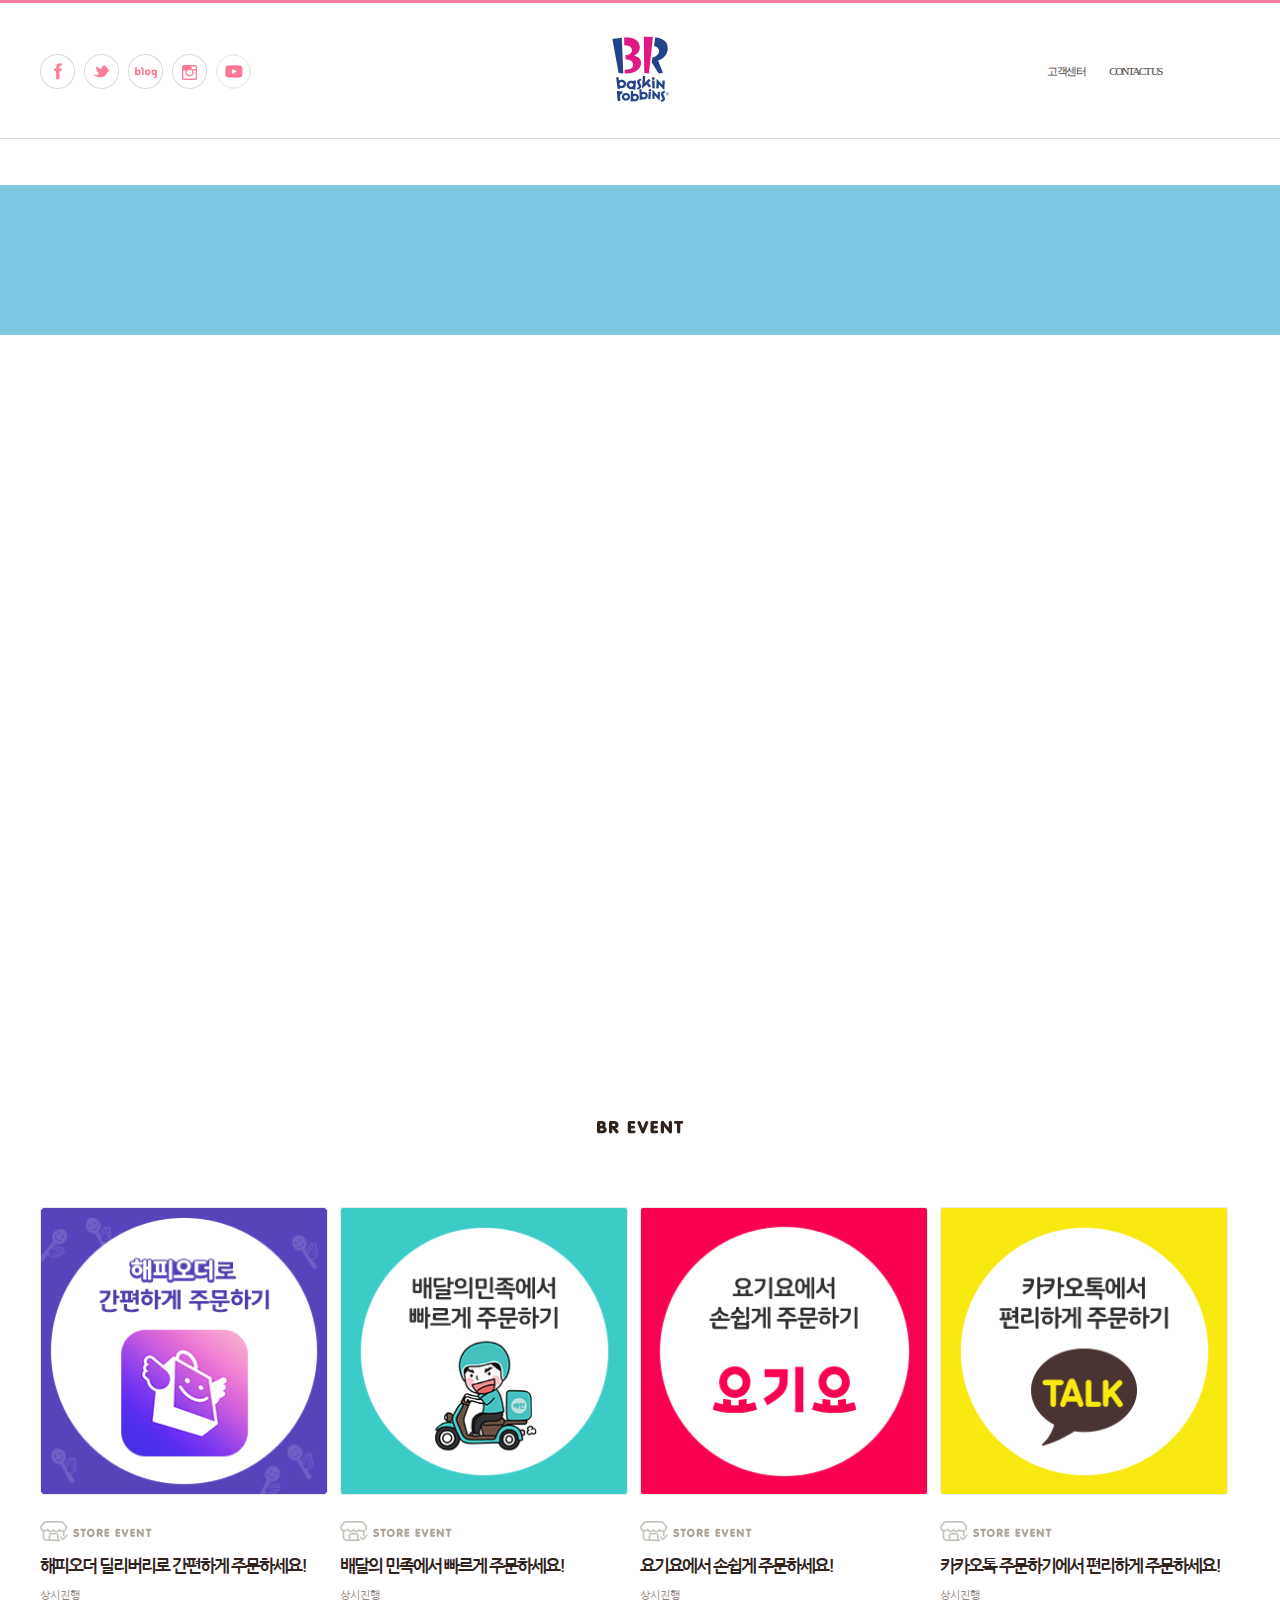
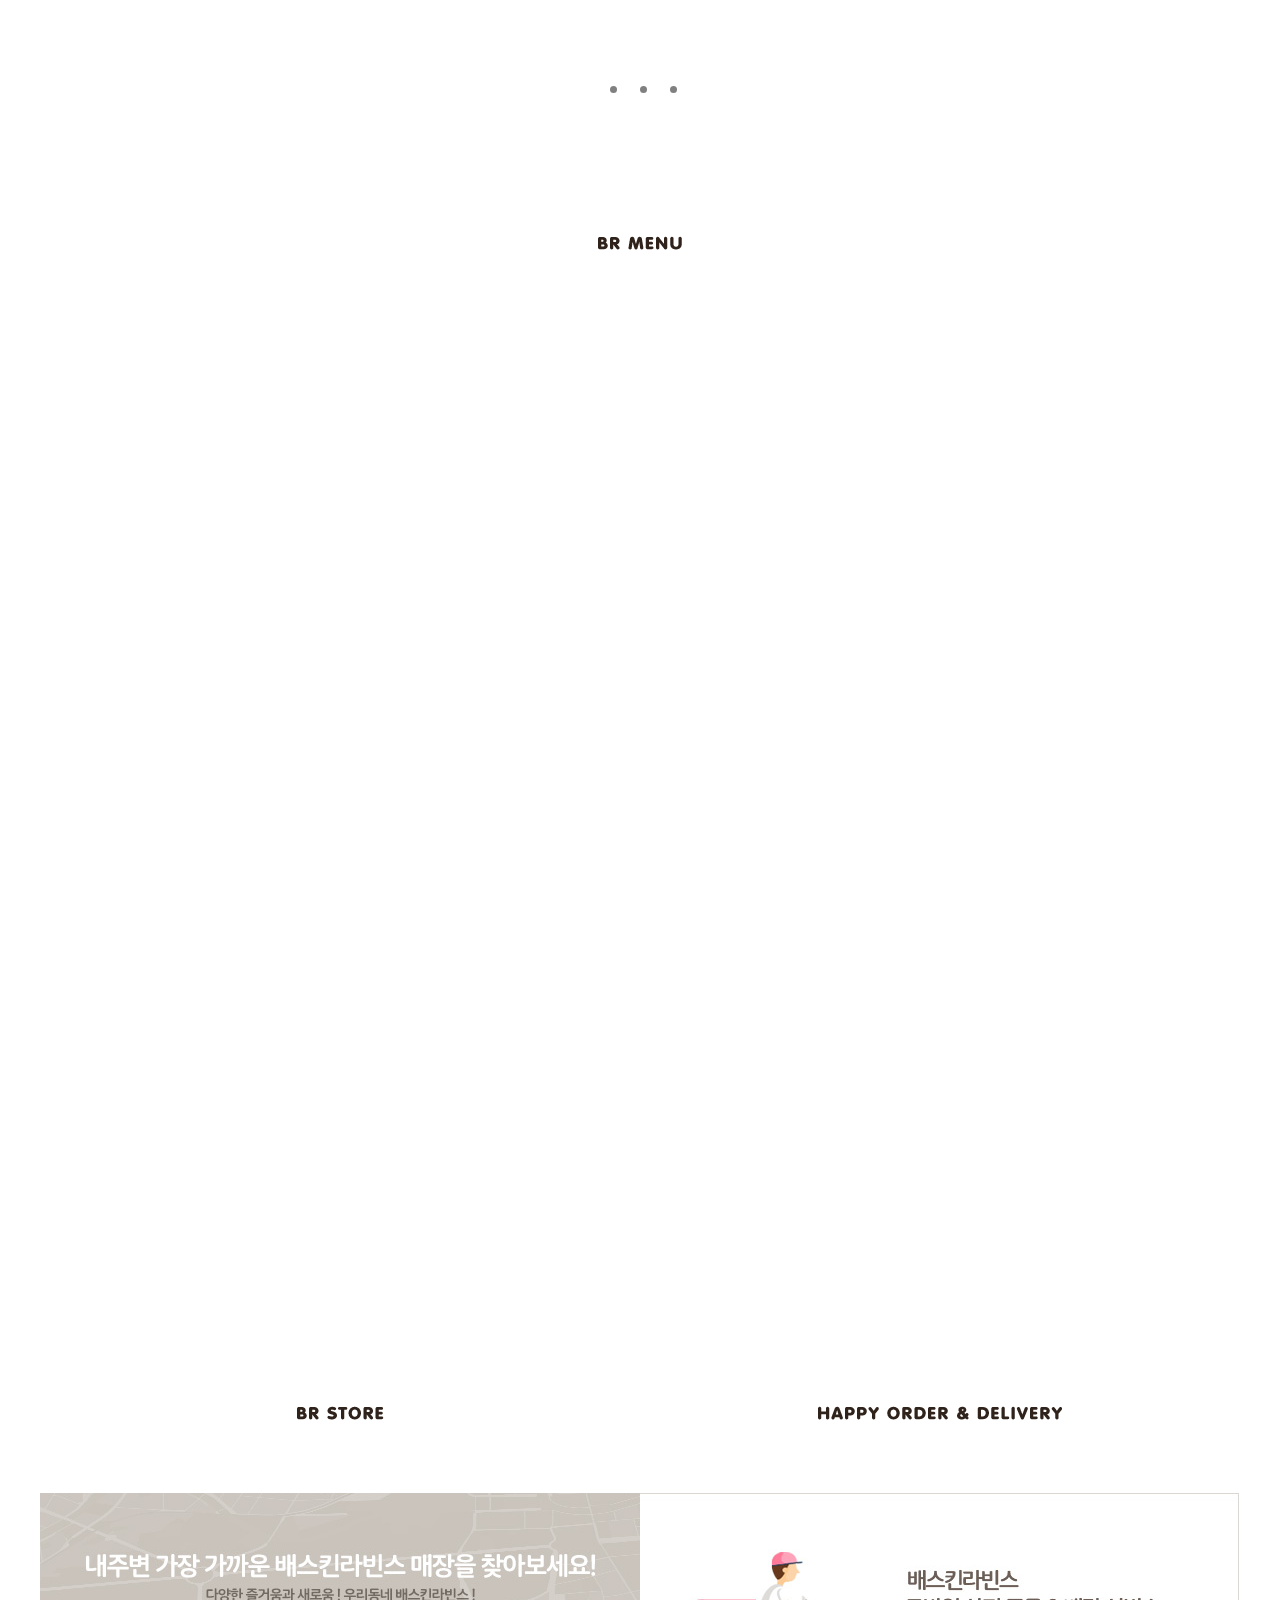
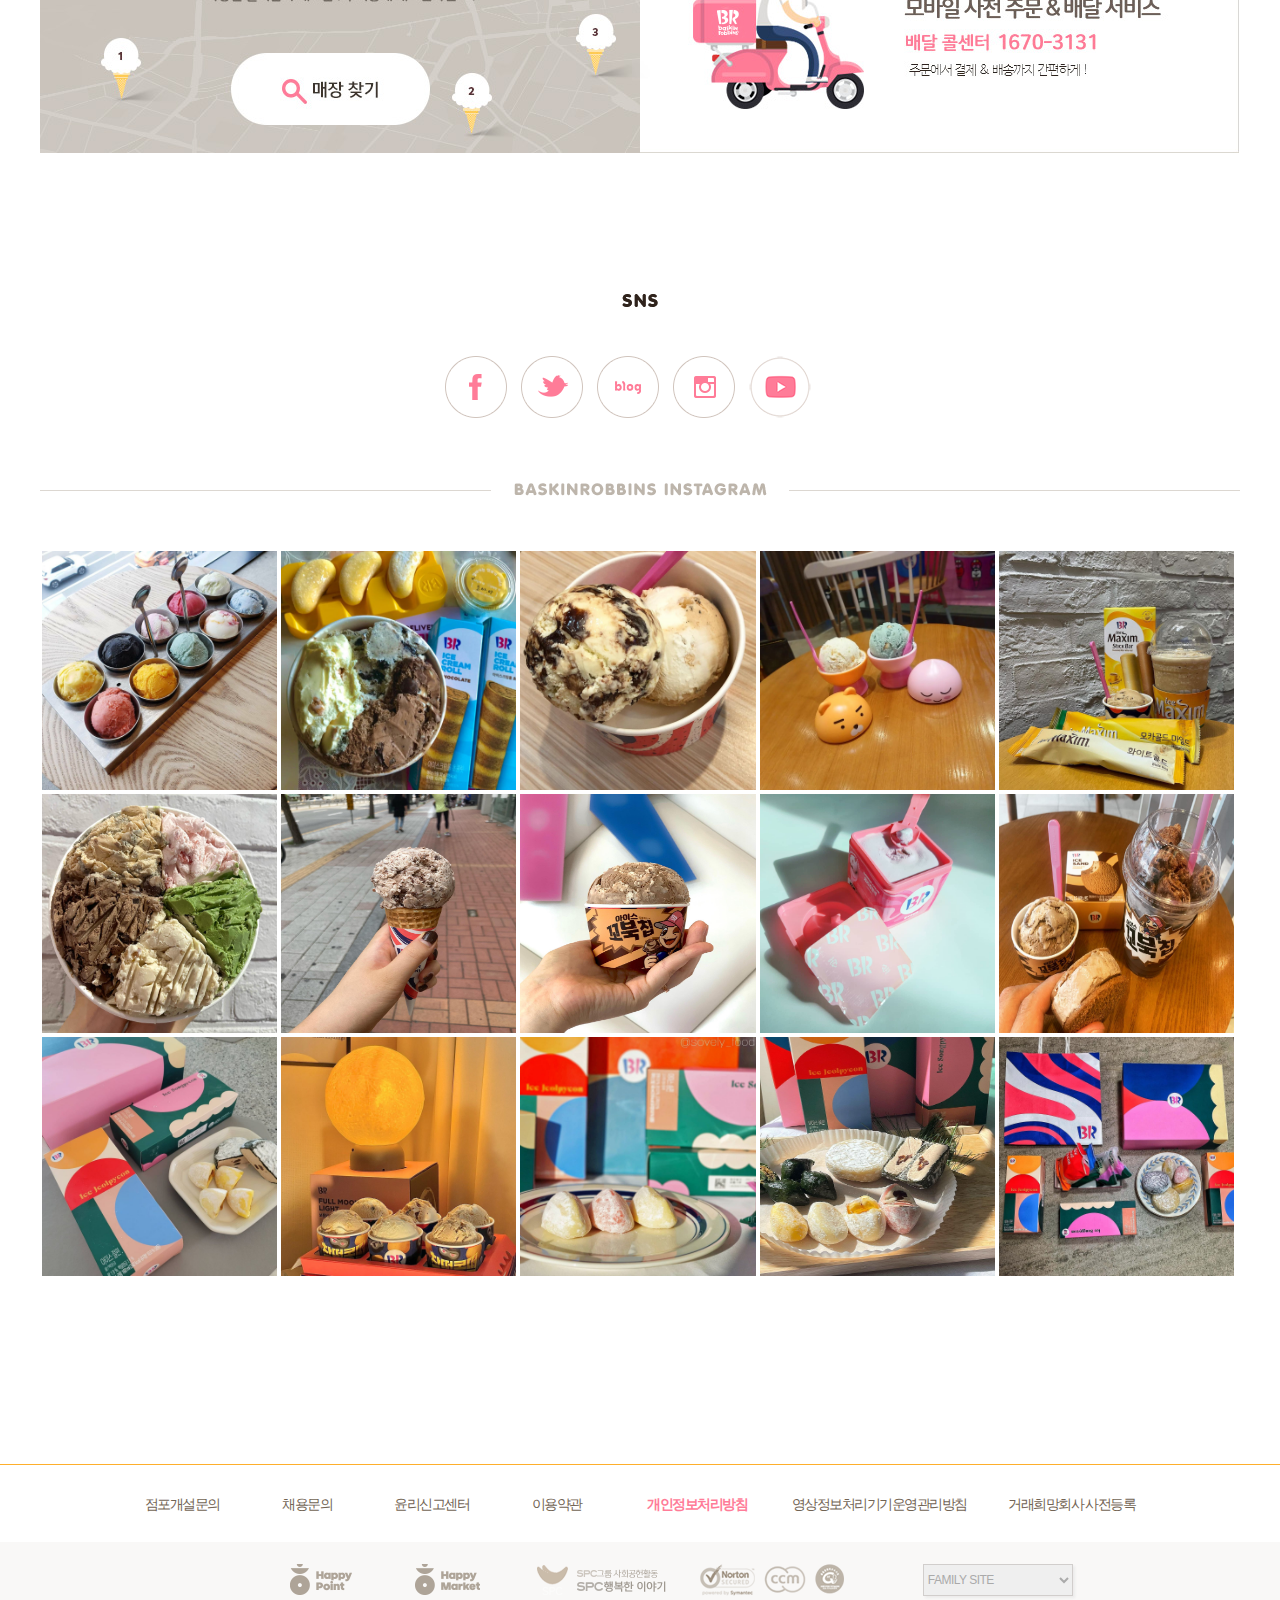
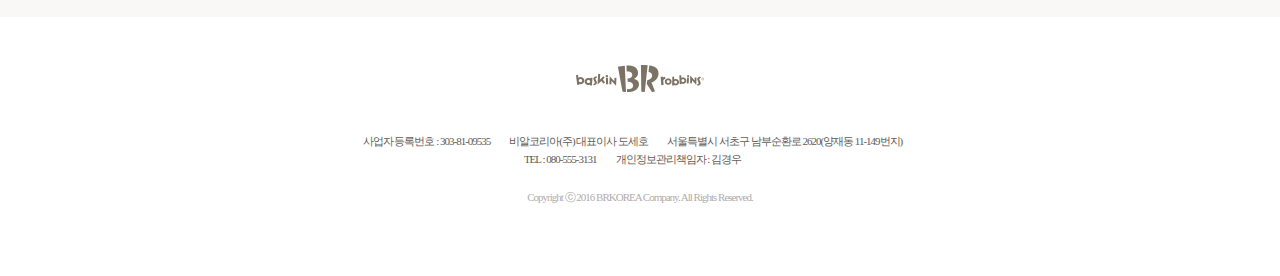
==== BRClone/index.html @ 18f6a296 "클론 코딩 업로드" ====
<!DOCTYPE html>
<html lang="en">
<head>
    <meta charset="UTF-8">
    <meta http-equiv="X-UA-Compatible" content="IE=edge">
    <meta name="viewport" content="width=device-width, initial-scale=1.0">
    <title>배스킨라빈스</title>

    <link rel="stylesheet" type="text/css" href="css/style.css">

    <link rel="preconnect" href="https://fonts.googleapis.com">
    <link rel="preconnect" href="https://fonts.gstatic.com" crossorigin>
    <link href="https://fonts.googleapis.com/css2?family=Nanum+Gothic&display=swap" rel="stylesheet">
</head>
<body>
    <!------- HEADER ------->
    <!-- header -->
    <div id="header">
        <div class="header_item">
            <div class="sns_menu">
                <a href="https://www.facebook.com/baskinrobbins.kr/" class="fb">
                    <img src="./img/icon_facebook.png" />
                </a>
                <a href="https://twitter.com/BaskinrobbinsKR" class="twt">
                    <img src="./img/icon_twitter.png" />
                </a>
                <a href="http://blog.naver.com/brgirl31" class="blog">
                    <img src="./img/icon_blog.png" />
                </a>
                <a href="https://www.instagram.com/baskinrobbinskorea/" class="instagram">
                    <img src="./img/icon_instgram.png" />
                </a>
                <a href="https://www.youtube.com/user/baskinrobbinskorea" class="youtube">
                    <img src="./img/icon_youtube.png" />
                </a>
            </div>

            <div class="logo">
                <a href="http://www.baskinrobbins.co.kr/" class="logo_br">
                    <img src="./img/logo_baskinrobbins.png" alt="">
                </a>
            </div>

            <ul class="service_menu pull-right">
                <li>
                    <a href="http://www.baskinrobbins.co.kr/customer/ccm.php">고객센터</a>
                </li>
                <li>
                    <a href="http://www.baskinrobbins.co.kr/about/contact_us.php">CONTACT US</a>
                </li>
                <li>
                    <a href="/" class="search">search</a>
                </li>
            </ul>
        </div>
    </div>

    <div id="menu">
        <ul class="user">
            <li>
                <a href="http://www.baskinrobbins.co.kr/sso/login.php?returnURL=%2F" class="login">LOGIN</a>
            </li>
            <li>
                <a href="https://www.happypointcard.com/member/term.spc" class="join">JOIN</a>
            </li>
        </ul>

        <ul class="etc_menu pull-right">
            <li>
                <div>
                    <a href="http://www.baskinrobbins.co.kr/menu/fom.php" class="flavor">FLAVOR OF THE MONTH</a>
                </div>

                <div class="flavor_m">
                    <ul>
                        <li>
                            <a href="http://www.baskinrobbins.co.kr/menu/fom.php">
                                <img src="./img/img_monthly_fom_211101.png" />
                            </a>
                        </li>
                    </ul>
                </div>
            </li>
            <li>
                <div>
                    <a href="http://www.baskinrobbins.co.kr/menu/main.php" class="menu">MENU</a>
                </div>
                <div class="sub_menu" style="width: 160px">
                    <ul>
                        <li>
                            <a href="http://www.baskinrobbins.co.kr/menu/list.php?top=A">아이스크림</a>
                        </li>
                        <li>
                            <a href="http://www.baskinrobbins.co.kr/menu/list.php?top=B">아이스크림케이크</a>
                        </li>
                        <li>
                            <a href="http://www.baskinrobbins.co.kr/menu/list.php?top=C">음료</a>
                        </li>
                        <li>
                            <a href="http://www.baskinrobbins.co.kr/menu/list.php?top=D">커피</a>
                        </li>
                        <li>
                            <a href="http://www.baskinrobbins.co.kr/menu/list.php?top=E">디저트</a>
                        </li>
                    </ul>
                </div>
            </li>
            <li>
                <div>
                    <a href="http://www.baskinrobbins.co.kr/menu/fom.php" class="nutrition">영양 성분 및 알레르기</a>
                </div>
                <div class="sub_menu" style="width: 105px; padding-left: 30px;">
                    <ul>
                        <li>
                            <a href="http://www.baskinrobbins.co.kr/menu/nutrition_new.php?top=A">아이스크림</a>
                        </li>
                        <li>
                            <a href="http://www.baskinrobbins.co.kr/menu/nutrition_new.php?top=B">음료</a>
                        </li>
                        <li>
                            <a href="http://www.baskinrobbins.co.kr/menu/nutrition_new.php?top=C">커피</a>
                        </li>
                    </ul>
                </div>
            </li>
            <li>
                <div>
                    <a href="http://www.baskinrobbins.co.kr/event/list.php" class="event">EVENT</a>
                </div>
                <div class="sub_menu" style="width: 160px">
                    <ul>
                        <li>
                            <a href="http://www.baskinrobbins.co.kr/event/list.php">진행중이벤트</a>
                        </li>
                        <li>
                            <a href="http://www.baskinrobbins.co.kr/event/winner.php">당첨자발표</a>
                        </li>
                    </ul>
                </div>
            </li>
            <li>
                <div>
                    <a href="http://www.baskinrobbins.co.kr/store/map.php" class="store">STORE</a>
                </div>
                <div class="sub_menu" style="width: 167px">
                    <ul>
                        <li>
                            <a href="http://www.baskinrobbins.co.kr/store/map.php">매장찾기</a>
                        </li>
                        <li>
                            <a href="http://www.baskinrobbins.co.kr/customer/ccm.php">고객센터</a>
                        </li>
                        <li>
                            <a href="http://www.baskinrobbins.co.kr/store/catering2.php">단체주문</a>
                        </li>
                    </ul>
                </div>
            </li>
            <li>
                <div>
                    <a href="http://www.baskinrobbins.co.kr/about/notice_list.php" class="about">ABOUT</a>
                </div>
                <div class="sub_menu" style="width: 108px; padding-left: 30px;">
                    <ul>
                        <li>
                            <a href="http://www.baskinrobbins.co.kr/about/notice_list.php">공지사항</a>
                        </li>
                        <li>
                            <a href="http://www.baskinrobbins.co.kr/about/press_list.php">보도자료</a>
                        </li>
                        <li>
                            <a href="http://www.baskinrobbins.co.kr/about/jobs.php">채용정보</a>
                        </li>
                        <li>
                            <a href="http://www.baskinrobbins.co.kr/about/br_system.php">점포개설문의</a>
                        </li>
                        <li>
                            <a href="http://www.baskinrobbins.co.kr/about/contact_us.php">CONTACT US</a>
                        </li>
                    </ul>
                </div>
            </li>
            <div class="sub_bg"><div></div></div>
        </ul>
    </div>

    <!-- <div id="search">
        <div class="modal">
            <div class="modal_bg"></div>
        </div>
        <div class="modal_container">
            <div class="modal_content">
                <form action="/search/result.php" class="modal_form">
                    <div class="item">
                        <span>제품명</span>
                        <select class="search_category">
                            <option value="">전체</option>
                            <option value="A">아이스크림</option>
                            <option value="B">아이스크림케이크</option>
                            <option value="C">음료</option>
                            <option value="D">커피</option>
                            <option value="E">디저트</option>
                            <option value="F">block pack</option>
                            <option value="G">ready pack</option>
                        </select>
                        <input type="text" />
                    </div>
                    <div class="hash">
                        <span>해시태그</span>
                        <input type="text" />
                        <div class="tag">
                            <span>· 자주 찾는 해시태그</span>
                            <a href="#">#치즈나무숲</a>
                            <a href="#">#치즈나무숲블라스트</a>
                            <a href="#">#치즈나무숲아이스쿠키샌드</a>
                        </div>
                    </div>
                    <div class="allergie">
                        <span>알레르기 성분</span>
                        <div colspan="3">
                            <div class="alle">
                                <ul class="check">
                                    <li>
                                        <input type="checkbox"  value="계란">
                                        <span>계란</span>
                                    </li>
                                    <li>
                                        <input type="checkbox" value="대두">
                                        <span>대두</span>
                                    </li>
                                    <li>
                                        <input type="checkbox" value="돼지고기">
                                        <span>돼지고기</span>
                                    </li>
                                    <li>
                                        <input type="checkbox" value="땅콩">
                                        <span>땅콩</span>
                                    </li>
                                </ul>
                                <ul class="check">
                                    <li>
                                        <input type="checkbox" value="밀">
                                        <span>밀</span>
                                    </li>
                                    <li>
                                        <input type="checkbox" value="복숭아">
                                        <span>복숭아</span>
                                    </li>
                                    <li>
                                        <input type="checkbox" value="우유">
                                        <span>우유</span>
                                    </li>
                                    <li>
                                        <input type="checkbox" value="없음">
                                        <span>없음</span>
                                    </li>
                                </ul>
                            </div>
                        </div>
                    </div>
                    <div class="submit">
                        <button type="submit">검색</button>
                    </div>
                </form>
            </div>
        </div>
    </div> -->

    <!------- CONTAINER ------->
    <div id="container">
        <!-- banner -->
        <div id="banner">
            <a href="http://www.baskinrobbins.co.kr/menu/fom.php" class="b_img"></a>
        </div>

        <!-- slide -->
        <div id="slide">
            <div id="swap">
                <ul class="slide_wrap">
                    <li id="lastClone" class="banner_5">
                        <a href="http://www.baskinrobbins.co.kr/event/view.php?flag=&seq=8624"></a>
                    </li>
                    <li class="banner_1">
                        <a href="http://www.baskinrobbins.co.kr/menu/fom.php#area4"></a>
                    </li>
                    <li class="banner_2">
                        <a href="http://www.baskinrobbins.co.kr/event/view.php?flag=&seq=9824"></a>
                    </li>
                    <li class="banner_3">
                        <a href="http://www.baskinrobbins.co.kr/event/view.php?flag=&seq=9784"></a>
                    </li>
                    <li class="banner_4">
                        <a href="http://www.baskinrobbins.co.kr/event/view.php?flag=&seq=9164"></a>
                    </li>
                    <li class="banner_5">
                        <a href="http://www.baskinrobbins.co.kr/event/view.php?flag=&seq=8624"></a>
                    </li>
                    <li id="firstClone" class="banner_1">
                        <a href="http://www.baskinrobbins.co.kr/menu/fom.php#area4"></a>
                    </li>
                </ul>
            </div>

            <div class="act_icon">
                <a href="none" class="act1">
                    <span></span>
                </a>
                <a href="none" class="act2">
                    <span></span>
                </a>
                <a href="none" class="act3">
                    <span></span>
                </a>
                <a href="none" class="act4">
                    <span></span>
                </a>
                <a href="none" class="act5">
                    <span></span>
                </a>
            </div>

            <div class="act_btn">
                <a href="none" class="prev">
                    <img src="./img/btn_banner_prev.png" />
                </a>
                <a href="none" class="next">
                    <img src="./img/btn_banner_next.png" />
                </a>
            </div>
        </div>

        <!-- content1 -->
        <div id="content1">
            <div class="title">
                <h3>
                    <img src="./img/event.png" />
                </h3>
            </div>

            <div class="slide">
                <ul class="swap">
                    <li class="item">
                        <ul>
                            <li>
                                <a href="http://www.baskinrobbins.co.kr/store/catering.php">
                                    <img src="./img/banner_delivery.png" class="deli" />
                                    <span class="store">
                                        <img src="./img/stit_store.gif" />
                                    </span>
                                    <span class="title">해피오더 딜리버리로 간편하게 주문하세요!</span>
                                    <span class="always">상시진행</span>
                                </a>
                            </li>
                            <li>
                                <a href="http://www.baskinrobbins.co.kr/store/catering.php">
                                    <img src="./img/banner_delivery_bm.png" class="deli" />
                                    <span class="store">
                                        <img src="./img/stit_store.gif" />
                                    </span>
                                    <span class="title">배달의 민족에서 빠르게 주문하세요!</span>
                                    <span class="always">상시진행</span>
                                </a>
                            </li>
                            <li>
                                <a href="http://www.baskinrobbins.co.kr/store/catering.php">
                                    <img src="./img/banner_delivery_ygy.png" class="deli" />
                                    <span class="store">
                                        <img src="./img/stit_store.gif" />
                                    </span>
                                    <span class="title">요기요에서 손쉽게 주문하세요!</span>
                                    <span class="always">상시진행</span>
                                </a>
                            </li>
                            <li>
                                <a href="http://www.baskinrobbins.co.kr/store/catering.php">
                                    <img src="./img/banner_delivery_kakao.png" class="deli" />
                                    <span class="store">
                                        <img src="./img/stit_store.gif" />
                                    </span>
                                    <span class="title">카카오톡 주문하기에서 편리하게 주문하세요!</span>
                                    <span class="always">상시진행</span>
                                </a>
                            </li>
                        </ul>
                    </li>

                    <li class="item">
                        <ul>
                            <li>
                                <a href="http://www.baskinrobbins.co.kr/store/catering.php">
                                    <img src="./img/banner_delivery.png" class="deli" />
                                    <span class="store">
                                        <img src="./img/stit_store.gif" />
                                    </span>
                                    <span class="title">해피오더 딜리버리로 간편하게 주문하세요!</span>
                                    <span class="always">상시진행</span>
                                </a>
                            </li>
                            <li>
                                <a href="http://www.baskinrobbins.co.kr/store/catering.php">
                                    <img src="./img/banner_delivery_bm.png" class="deli" />
                                    <span class="store">
                                        <img src="./img/stit_store.gif" />
                                    </span>
                                    <span class="title">배달의 민족에서 빠르게 주문하세요!</span>
                                    <span class="always">상시진행</span>
                                </a>
                            </li>
                            <li>
                                <a href="http://www.baskinrobbins.co.kr/store/catering.php">
                                    <img src="./img/banner_delivery_ygy.png" class="deli" />
                                    <span class="store">
                                        <img src="./img/stit_store.gif" />
                                    </span>
                                    <span class="title">요기요에서 손쉽게 주문하세요!</span>
                                    <span class="always">상시진행</span>
                                </a>
                            </li>
                            <li>
                                <a href="http://www.baskinrobbins.co.kr/store/catering.php">
                                    <img src="./img/banner_delivery_kakao.png" class="deli" />
                                    <span class="store">
                                        <img src="./img/stit_store.gif" />
                                    </span>
                                    <span class="title">카카오톡 주문하기에서 편리하게 주문하세요!</span>
                                    <span class="always">상시진행</span>
                                </a>
                            </li>
                        </ul>
                    </li>

                    <li class="item">
                        <ul>
                            <li>
                                <a href="http://www.baskinrobbins.co.kr/store/catering.php">
                                    <img src="./img/banner_delivery.png" class="deli" />
                                    <span class="store">
                                        <img src="./img/stit_store.gif" />
                                    </span>
                                    <span class="title">해피오더 딜리버리로 간편하게 주문하세요!</span>
                                    <span class="always">상시진행</span>
                                </a>
                            </li>
                        </ul>
                    </li>
                </div>
                <div class="act_icon">
                    <a href="#" class="act1">
                        <span></span>
                    </a>
                    <a href="#" class="act2">
                        <span></span>
                    </a>
                    <a href="#" class="act3">
                        <span></span>
                    </a>
                </div>
            </ul>
        </div>

        <!-- content2 -->
        <div id="content2">
            <div class="title">
                <h3>
                    <img src="./img/h_menu.png" />
                </h3>
                <div class="menu">
                    <div class="icecream">
                        <a href="http://www.baskinrobbins.co.kr/menu/list.php?top=A">
                            <div class="sr_only">
                                <h4>ICECREAM</h4>
                            </div>
                        </a>
                    </div>
                    <div class="icecreamcake">
                        <a href="http://www.baskinrobbins.co.kr/menu/list.php?top=B">
                            <div class="sr_only">
                                <h4>ICECREAM CAKE</h4>
                            </div>
                        </a>
                    </div>
                    <div class="baverage">
                        <a href="http://www.baskinrobbins.co.kr/menu/list.php?top=C">
                            <div class="sr_only">
                                <h4>BAVERAGE</h4>
                            </div>
                        </a>
                    </div>
                    <div class="coffee">
                        <a href="http://www.baskinrobbins.co.kr/menu/list.php?top=D">
                            <div class="sr_only">
                                <h4>COFFEE</h4>
                            </div>
                        </a>
                    </div>
                    <div class="dessert">
                        <a href="http://www.baskinrobbins.co.kr/menu/list.php?top=E">
                            <div class="sr_only">
                                <h4>DESSERT</h4>
                            </div>
                        </a>
                    </div>
                    <div class="gift">
                        <a href="#">
                            <div class="sr_only">
                                <h4>GIFT</h4>
                            </div>
                        </a>
                    </div>
                </div>
            </div>
        </div>

        <!-- content3 -->
        <div id="content3">
            <div class="banner">
                <div class="store">
                    <div class="title">
                        <h3>
                            <img src="./img/h_store.png" />
                        </h3>
                    </div>
                    <div class="image">
                        <a href="http://www.baskinrobbins.co.kr/store/map.php">
                            <img src="./img/img_store.jpg" />
                        </a>
                    </div>
                </div>

                <div class="delivery">
                    <div class="title">
                        <h3>
                            <img src="./img/h_happyorder_delivery.png" />
                        </h3>
                    </div>
                    <div class="image">
                        <a href="http://www.baskinrobbins.co.kr/store/catering.php">
                            <img src="./img/img_happyorder_delivery.png" />
                        </a>
                    </div>
                </div>
            </div>
        </div>

        <!-- content4 -->
        <div id="content4">
            <div class="title">
                <h3>
                    <img src="./img/h_sns.png" />
                </h3>
            </div>

            <div class="sns">
                <a href="https://www.facebook.com/baskinrobbins.kr/" class="fb">
                    <img src="./img/sns_facebook.png" />
                </a>
                <a href="https://twitter.com/BaskinrobbinsKR" class="twt">
                    <img src="./img/sns_twitter.png" />
                </a>
                <a href="http://blog.naver.com/brgirl31" class="blog">
                    <img src="./img/sns_blog.png" />
                </a>
                <a href="https://www.instagram.com/baskinrobbinskorea/" class="instagram">
                    <img src="./img/sns_instagram.png" />
                </a>
                <a href="https://www.youtube.com/user/baskinrobbinskorea" class="youtube">
                    <img src="./img/sns_youtube.png" />
                </a>
            </div>

            <h4 class="sub_title">
                <a href="https://www.instagram.com/baskinrobbinskorea/" target="_blank">
                    <img src="./img/tit_sns.png" />
                </a>
            </h4>

            <div class="contents">
                <ul class="item">
                    <ul>
                        <li>
                            <a href="#">
                                <img src="./img/insta1.jpg" />
                            </a>
                            <a href="#">
                                <img src="./img/insta15.jpg" />
                            </a>
                        </li>
                        <ul>
                            <li>
                                <a href="#">
                                    <img src="./img/insta2.jpg" />
                                </a>
                                <a href="#">
                                    <img src="./img/insta14.jpg" />
                                </a>
                            </li>
                        </ul>
                        <ul>
                            <li>
                                <a href="#">
                                    <img src="./img/insta3.jpg" />
                                </a>
                                <a href="#">
                                    <img src="./img/insta13.jpg" />
                                </a>
                            </li>
                        </ul>
                        <ul>
                            <li>
                                <a href="#">
                                    <img src="./img/insta4.jpg" />
                                </a>
                                <a href="#">
                                    <img src="./img/insta12.jpg" />
                                </a>
                            </li>
                        </ul>
                        <ul>
                            <li>
                                <a href="#">
                                    <img src="./img/insta5.jpg" />
                                </a>
                                <a href="#">
                                    <img src="./img/insta11.jpg" />
                                </a>
                            </li>
                        </ul>
    
                        <ul>
                            <li>
                                <a href="#">
                                    <img src="./img/insta6.jpg" />
                                </a>
                                <a href="#">
                                    <img src="./img/insta10.jpg" />
                                </a>
                            </li>
                        </ul>
                        <ul>
                            <li>
                                <a href="#">
                                    <img src="./img/insta7.jpg" />
                                </a>
                                <a href="#">
                                    <img src="./img/insta9.jpg" />
                                </a>
                            </li>
                        </ul>
                        <ul>
                            <li>
                                <a href="#">
                                    <img src="./img/insta8.jpg" />
                                </a>
                                <a href="#">
                                    <img src="./img/insta1.jpg" />
                                </a>
                            </li>
                        </ul>
                        <ul>
                            <li>
                                <a href="#">
                                    <img src="./img/insta9.jpg" />
                                </a>
                                <a href="#">
                                    <img src="./img/insta7.jpg" />
                                </a>
                            </li>
                        </ul>
                        <ul>
                            <li>
                                <a href="#">
                                    <img src="./img/insta10.jpg" />
                                </a>
                                <a href="#">
                                    <img src="./img/insta6.jpg" />
                                </a>
                            </li>
                        </ul>

                        <ul>
                            <li>
                                <a href="#">
                                    <img src="./img/insta11.jpg" />
                                </a>
                                <a href="#">
                                    <img src="./img/insta5.jpg" />
                                </a>
                            </li>
                        </ul>
                        <ul>
                            <li>
                                <a href="#">
                                    <img src="./img/insta12.jpg" />
                                </a>
                                <a href="#">
                                    <img src="./img/insta4.jpg" />
                                </a>
                            </li>
                        </ul>
                        <ul>
                            <li>
                                <a href="#">
                                    <img src="./img/insta13.jpg" />
                                </a>
                                <a href="#">
                                    <img src="./img/insta3.jpg" />
                                </a>
                            </li>
                        </ul>
                        <ul>
                            <li>
                                <a href="#">
                                    <img src="./img/insta14.jpg" />
                                </a>
                                <a href="#">
                                    <img src="./img/insta2.jpg" />
                                </a>
                            </li>
                        </ul>
                        <ul>
                            <li>
                                <a href="#">
                                    <img src="./img/insta15.jpg" />
                                </a>
                                <a href="#">
                                    <img src="./img/insta8.jpg" />
                                </a>
                            </li>
                        </ul>
                </ul>
            </div>
        </div>
    </div>


    <!------- FOOTER ------->
    <div id="footer">
        <div class="foo1">
            <ul>
                <li style="width: 12%">
                    <a href="http://www.baskinrobbins.co.kr/about/br_system.php">점포개설문의</a>
                </li>
                <li style="width: 12%">
                    <a href="http://www.baskinrobbins.co.kr/about/jobs.php">채용문의</a>
                </li>
                <li style="width: 12%">
                    <a href="https://www.spc.co.kr/csr/right-mng/spc-operation/">윤리신고센터</a>
                </li>
                <li style="width: 12%">
                    <a href="http://www.happypointcard.com/serviceCenter/term1.spc">이용약관</a>
                </li>
                <li style="width: 15%">
                    <a href="http://www.baskinrobbins.co.kr/customer/policy.php" class="policy">개인정보처리방침</a>
                </li>
                <li style="width: 20%">
                    <a href="http://www.baskinrobbins.co.kr/customer/policy_cctv.php">영상정보처리기기운영관리방침</a>
                </li>
                <li style="width: 17%">
                    <a href="http://happy.spc.co.kr/" >거래희망회사 사전등록</a>
                </li>
            </ul>
        </div>

        <div class="foo2">
            <div class="inner">
                <ul>
                    <li style="width: 12%">
                        <a href="http://www.happypointcard.com/" target="_blank">
                            <img src="./img/btn_happypoint.png" />
                        </a>
                    </li>
                    <li style="width: 12%">
                        <a href="http://m.celectory.com/" target="_blank">
                            <img src="./img/btn_happymarket.png" />
                        </a>
                    </li>
                    <li style="width: 18%">
                        <a href="http://www.spc.co.kr/contributionAll" target="_blank">
                            <img src="./img/btn_spc_story.png" />
                        </a>
                    </li>
                    <li>
                        <a href="https://sealinfo.verisign.com/splash?form_file=fdf/splash.fdf&dn=WWW.BASKINROBBINS.CO.KR&lang=ko" target="_blank">
                            <img src="./img/btn_norton.gif" />
                        </a>
                    </li>
                    <li>
                        <a href="http://www.kca.go.kr/ccm/" target="_blank">
                            <img src="./img/btn_ccm.gif" />
                        </a>
                    </li>
                    <li>
                        <a href="http://knqa.ksa.or.kr/knqa/2276/subview.do" target="_blank">
                            <img src="./img/btn_ksa.png" />
                        </a>
                    </li>
                    <li>
                        <div class="familysite">
                            <select onchange="if(this.value) window.open(this.value);">
                                <option>
                                    FAMILY SITE
                                </option>
                                <option value="http://www.baskinschool.co.kr/">배스킨 스쿨
                                </option>
                                <option value="http://www.spc.co.kr/">
                                    SPC그룹사이트
                                </option>
                                <option value="http://www.spcmagazine.com/">
                                    SPC MAGAZINE
                                </option>
                                <option value="http://www.brkorea.co.kr/">
                                    BR 코리아
                                </option>
                                <option value="http://www.happypointcard.com/">
                                    해피포인트카드
                                </option>
                                <option value="http://www.caffe-pascucci.co.kr/">
                                    파스쿠찌
                                </option>
                                <option value="http://www.spcsamlip.co.kr/">
                                    삼립
                                </option>
                                <option value="http://www.paris.co.kr/">
                                    파리바게트
                                </option>
                                <option>
                                    <a href="http://www.dunkindonuts.co.kr/" target="_blank">던킨도너츠</a>
                                </option>
                            </select>
                        </div>
                    </li>
                </ul>
            </div>
        </div>

        <div class="foo3">
            <div class="logo">
                <img src="./img/footer_logo.png" />
            </div>
            <div class="info">
                <p>사업자 등록번호 : 303-81-09535</p>
                <p>비알코리아(주) 대표이사 도세호</p>
                <p>서울특별시 서초구 남부순환로 2620(양재동 11-149번지)</p>
            </div>
            <div class="info">
                <p>TEL : 080-555-3131</p>
                <p>개인정보관리책임자 : 김경우</p>
            </div>
            <div class="copy">
                <p>Copyright ⓒ 2016 BRKOREA Company. All Rights Reserved.</p>
            </div>
        </div>
    </div>



    <!------- Javascript ------->

    <!-- slider -->
    <script src="js/bannerslider.js"></script>
    <script src="js/contentslider.js"></script>


</body>
</html>
---- BRClone/css/style.css ----
@charset "utf-8";

/** 기본 설정
--------------------------------------- */
html, body {
    width: 100%; height: 100%; padding: 0; margin: 0;
    
}

#container {
    min-width: 1200px;
    margin: 0 auto;
}

/** float 처리
--------------------------------------- */
.pull-left {float: left;}
.pull-right {float: right;}
.clearfix::after {content: ''; display: block; clear: both; float: none;}


/** ALL
--------------------------------------- */
a {
    text-decoration: none;
    color: black;
}

ul {
    margin: 0;
    padding: 0;
}

li {
    list-style: none;
}

.act_icon {
    margin-top: -40px;
    text-align: center;
}

.title {
    padding: 60px 0 50px;
    text-align: center;
}

/** HEADER
--------------------------------------- */
#header {
    min-width: 1200px;
    border-top: 3px solid #ff7c98;
    background: url(/BRclone/img/bg_header.gif);
    border-bottom: 1px solid #e2d9d6;
}

#header .header_item {
    width: 1200px;
    height: 114px;
    padding-top: 21px;
    margin: 0 auto;
}

#header .sns_menu {
    display: inline-block;
    vertical-align: top;
    margin-top: 30px;
}

#header .sns_menu a {
    padding-right: 5px;
}

#header .logo {
    display: block;
    margin: 0 auto;
    text-align: center;
    margin-top: -70px;
}

#header .service_menu {
    display: inline-block;
    vertical-align: bottom;
    margin-top: -75px;
}

#header .service_menu li {
    display: inline;
    padding-left: 20px;
}

#header .service_menu li a {
    font-size: 11px;
    color: #4a3d39;
    letter-spacing: -1.5px;
}

#header .service_menu .search {
    display: inline-block;
    width: 54px;
    height: 54px;
    background: url(/BRclone/img/icon_search.png) no-repeat;
    text-indent: -9999px;

    vertical-align: middle;
}

/* menu */
#menu {
    width: 1200px;
    height: 46px;
    margin: 0 auto;
}

#menu li {
    float: left;
}

#menu .user .login {
    display: block;
    width: 40px;
    height: 46px;
    background: url(/BRclone/img/gnb_menu.png) no-repeat;
    text-indent: -9999px;

    margin-right: 23px;
}

#menu .user .join {
    display: block;
    width: 27px;
    height: 46px;
    background: url(/BRclone/img/gnb_menu.png) no-repeat;
    text-indent: -9999px;

    background-position: -97px -1px;
    margin: 0 23px;
}

#menu .etc_menu {
    display: inline-block;
}

#menu .etc_menu:hover .flavor_m {
    visibility: visible;
    opacity: 1;
}

#menu .etc_menu:hover .sub_menu {
    visibility: visible;
}

#menu .etc_menu:hover .sub_bg {
    visibility: visible;
    height: 274px;
}

#menu .etc_menu .sub_menu li a:hover {
    color: #ff7c98;
}

#menu .etc_menu .flavor {
    display: block;
    width: 164px;
    height: 46px;
    background: url(/BRclone/img/gnb_menu.png) no-repeat;
    text-indent: -9999px;

    background-position: -133px -3px;
    margin-right: 59px;
}

#menu .etc_menu .flavor_m {
    visibility: hidden;
    position: absolute;
    z-index: 1000;
    font-size: 14px;
    font-weight: 300;
    text-align: center;
    opacity: 0;
    transition: opacity 0.3s;
}

#menu .etc_menu .sub_menu {
    visibility: hidden;
    overflow: hidden;
    position: absolute;
    z-index: 1000;
    font-size: 14px;
    font-weight: 300;
    text-align: center;
    transition: height 0.3s;

    padding-top: 30px;
}

#menu .etc_menu .sub_menu ul {
    text-align: center;
}

#menu .etc_menu .sub_menu li {
    float: none;
}

#menu .etc_menu .sub_menu li a {
    font-size: 13px;
    color: #4a3d39;
    line-height: 40px;
}

#menu .etc_menu .menu {
    display: block;
    width: 42px;
    height: 46px;
    background: url(/BRclone/img/gnb_menu.png) no-repeat;
    text-indent: -9999px;

    background-position: -415px -3px;
    margin: 0 59px;
}

#menu .etc_menu .nutrition {
    display: block;
    width: 105px;
    height: 46px;
    background: url(/BRclone/img/gnb_menu.png) no-repeat;
    text-indent: -9999px;

    background-position: -545px -3px;
    margin: 0 27.5px;
}

#menu .etc_menu .event {
    display: block;
    width: 42px;
    height: 46px;
    background: url(/BRclone/img/gnb_menu.png) no-repeat;
    text-indent: -9999px;

    background-position: -737px -3px;
    margin: 0 59px;
}

#menu .etc_menu .store {
    display: block;
    width: 49px;
    height: 46px;
    background: url(/BRclone/img/gnb_menu.png) no-repeat;
    text-indent: -9999px;

    background-position: -897px -3px;
    margin: 0 59px;
}

#menu .etc_menu .about {
    display: block;
    width: 49px;
    height: 46px;
    background: url(/BRclone/img/gnb_menu.png) no-repeat;
    text-indent: -9999px;

    background-position: -1057px -3px;
    margin-left: 59px;
}

#menu .sub_bg {
    visibility: hidden;
    overflow: hidden;
    position: absolute;
    height: 0;
    top: 185px;
    left: 0;
    z-index: 999;
    min-width: 100%;
    border-top: 1px solid #693337;
    background: #fff;
    transition: all 0.5s;
}

#menu .sub_bg div {
    width: 1200px;
    height: 203px;
    margin: 0 auto;
    background: url(/BRclone/img/img_happypoint_app.jpg) no-repeat 0 65px;
}

/* search */
/* #search {
    position: absolute;
    background: #fff;
}

#search .modal .modal_bg {
    opacity: 0.5;
    background: black;
    transition: opacity 0.8s;
}

#search .modal_container {
    text-align: center;
    
}

#search .modal_container .modal_content {
    margin: 0 auto;
    position: relative;
}

#search .modal_container .modal_content span {
    font-size: 14px;
    color: #2f231c;
    padding-top: 8px;
    padding-right: 50px;
}

#search .modal_container .modal_content .item {
    display: inline-block;
}

#search .modal_container .modal_content .item select {
    width: 115px;
    height: 30px;
    background: #fff;
    border: 1px solid #d1cecc;
    border-radius: 4px;
    width: 128px;
    color: #636363;
    margin-right: 14px;
    padding: 0 1px 0 10px;
}

#search .modal_container .modal_content input {
    width: 260px;
    height: 32px;
    padding: 8px 1px 8px 10px;
    border: 0;
    background: #efefef;
    font-size: 13px;
    line-height: 16px;
    box-sizing: border-box;
}

#search .modal_container .modal_content .hash {
    display: inline;
}

#search .modal_container .modal_content .hash span{
    padding-left: 50px;
}

#search .modal_container .modal_content .hash input {
    width: 540px;
}

#search .modal_container .modal_content .hash .tag {
    display: block;
    margin-left: 680px;
}

#search .modal_container .modal_content .hash .tag span {
    display: inline;
    color: #9c9c9c;
    margin-right: 10px;
    font-size: 12px;
    letter-spacing: -1px;
    padding: 0;
}

#search .modal_container .modal_content .hash .tag a {
    display: inline;
    color: #ff7c98;
    margin-right: 6px;
    display: inline-block;
    font-size: 12px;
    letter-spacing: -1px;
}

#search .modal_container .modal_content .allergie {
    text-align: left;
}

#search .modal_container .modal_content .allergie .check {
    display: inline-block;
}

#search .modal_container .modal_content .allergie li {
    width: 80px;
    margin-top: 8px;
}

#search .modal_container .modal_content .allergie li input {
    width: 15px;
    height: 15px;
    border: 1px solid #eee;
    
}

#search .modal_container .modal_content .allergie li span {
    font-size: 13px;
    vertical-align: top;
    padding: 0;
    
}

#search .modal_container .modal_content .submit {
    text-align: center;
}

#search .modal_container .modal_content .submit button {
    width: 147px;
    height: 37px;
    background: #ff7c98;
    color: #fff;
    font-size: 15px;
    line-height: 37px;
    border-radius: 18px;
    border: 0;
} */


/** CONTAINER
--------------------------------------- */
/* banner */
#banner .b_img {
    display: block;
    min-width: 1200px;
    height: 150px;
    background:#7DC9E2 url(/BRclone/img/month_f.jpg) 50% 0 no-repeat;
}

/* banner */
#slide {
    position: relative;
    overflow: hidden;
}

#slide #swap {
    position: relative;
    width: 12000px;
    padding-top: 2px;
}

#slide #swap .slide_wrap li {
    float: left;
}

#slide #swap .slide_wrap .banner_1 a {
    display: inline-block;
    width: 1519.2px;
    height: 697px;
    background: url(/BRclone/img/banner1.jpg);
}
#slide #swap .slide_wrap .banner_2 a {
    display: inline-block;
    width: 1519.2px;
    height: 697px;
    background: url(/BRclone/img/banner2.png);
}
#slide #swap .slide_wrap .banner_3 a {
    display: inline-block;
    width: 1519.2px;
    height: 697px;
    background: url(/BRclone/img/banner3.png);
}
#slide #swap .slide_wrap .banner_4 a {
    display: inline-block;
    width: 1519.2px;
    height: 697px;
    background: url(/BRclone/img/banner4.png);
}
#slide #swap .slide_wrap .banner_5 a {
    display: inline-block;
    width: 1519.2px;
    height: 697px;
    background: url(/BRclone/img/banner5.jpg);
}

#slide .act_icon a span {
    margin-top: 700px;
    z-index: 999;
}

#slide .act_btn a {
    display: block;
    position: absolute;
    top: 50%;
    z-index: 999;
}

#slide .act_btn .prev{
    left: 20px;
}

#slide .act_btn .next{
    right: 20px;
}

#container .act_icon a {
    padding: 0 15px;
}

#container .act_icon a span {
    position: absolute;
    width: 7px;
    height: 7px;
    border-radius: 50%;
    background-color: white;
}

/* content1 */
#content1 {
    width: 1200px;
    overflow: hidden;
    margin: 0 auto;
}

#content1 .swap {
    width: 7200px;
}

#content1 .item {
    display: inline-block;
    width: 1200px;
}

#content1 .swap ul {
    width: 1200px;
    float: left;
}

#content1 .swap .item li {
    float: left;
    width: 25%;
    min-height: 465px;
    padding-left: 16px;
    box-sizing: border-box;
    padding-left: 0;
}

#content1 .swap .item li a {
    width: 285px;
}

#content1 .swap .item li .deli {
    width: 286px;
    border-radius: 3px;
    border: 1px solid #eaeaea;
}

#content1 .swap .item li span {
    display: block;
    padding: 0;
    text-align: left;
}

#content1 .swap .item li .store {
    margin: 22px 0 8px 0;
}

#content1 .swap .item li .title {
    font-family: 'Nanum Gothic', sans-serif;
    color: #2f231c;
    font-size: 17px;
    line-height: 23px;
    letter-spacing: -2px;
    font-weight: 700;
}

#content1 .swap .item li .always {
    font-family: 'Nanum Gothic', sans-serif;
    font-size: 11px;
    color: #948780;
    margin: 11px 0;
}

#content1 .act_icon {
    width: 1200px;
    margin-top: 10px;
    margin-bottom: 50px;
}

#content1 .act_icon a span {
    background-color: gray;
}


/* content2 */
#content2 {
    position: relative;
    background: url(/BRclone/img/bg_menu.jpg) 50% 0 no-repeat;
}

#content2 .menu {
    position: relative;
    width: 1200px;
    height: 1000px;
    background: url(/BRclone/img/img_menu_list_211101.png) 50% 0 no-repeat;
    margin: 0 auto;
}

#content2 .menu .icecream {
    position: absolute;
    left: 320px;
    text-indent: -9999px;
}

#content2 .menu .icecream a {
    display: block;
    width: 395px;
    height: 302px;
}

#content2 .menu .icecreamcake {
    position: absolute;
    left: 750px;

    text-indent: -9999px;
}

#content2 .menu .icecreamcake a {
    display: block;
    width: 276px;
    height: 472px;
}

#content2 .menu .baverage {
    position: absolute;
    top: 350px;
    left: 110px;

    text-indent: -9999px;
}

#content2 .menu .baverage a {
    display: block;
    width: 230px;
    height: 366px;
}

#content2 .menu .coffee {
    position: absolute;
    top: 350px;
    left: 380px;

    text-indent: -9999px;
}

#content2 .menu .coffee a {
    display: block;
    width: 329px;
    height: 292px;
}

#content2 .menu .dessert {
    position: absolute;
    top: 680px;
    left: 380px;

    text-indent: -9999px;
}

#content2 .menu .dessert a {
    display: block;
    width: 329px;
    height: 177px;
}

#content2 .menu .gift {
    position: absolute;
    top: 530px;
    left: 750px;

    text-indent: -9999px;
}

#content2 .menu .gift a {
    display: block;
    width: 276px;
    height: 183px;
}


/* content3 */
#content3 .banner {
    margin: 0 auto;
    width: 1200px;
    height: 547px;
}

#content3 .banner .store {
    float: left;
    width: 600px;
}

#content3 .banner .delivery {
    float: left;
    width: 600px;
}


/* content4 */
#content4 {
    width: 1200px;
    height: 100%;
    margin: 0 auto;
    padding-bottom: 130px;
    position: relative;
}

#content4 .title {
    padding: 0 0 26px;
    margin: 0 auto;
}

#content4 .sns {
    margin: 0 auto;
    width: 400px;
    padding-bottom: 35px;
}

#content4 .sns a {
    padding: 0 5px;
}

#content4 .sub_title {
    width: 1200px;
    padding: 26px 0;
    text-align: center;
    margin: 0;
}

#content4 .sub_title img {
    position: absolute;
    vertical-align: top;
    margin-left: -149px;
}

#content4 .sub_title::before {
    position: absolute;
    top: 200px;
    left: 0;
    display: inline-block;
    text-align: center;
    content: "";
    width: 1200px;
    height: 1px;
    background: #dcd7d1;
}

#content4 .contents {
    padding-top: 40px;
    height: 784.5px;
}

#content4 .contents li {
    float: left;
    width: 19.6%;
    height: 239px;
    padding: 2px;
    overflow: hidden;
}

#content4 .contents li img {
    width: 100%;
    height: 239px;
}


/** FOOTER
--------------------------------------- */
#footer {
    min-width: 1200px;
    padding-bottom: 60px;
    border-top: 1px solid #feaf2b;
}

#footer .foo1 {
    padding: 0 80px;
    width: 1200px;
    height: 77px;
    line-height: 77px;
    box-sizing: border-box;
    margin: 0 auto;
}

#footer .foo1 li {
    float: left;
    text-align: center;
}

#footer .foo1 li a {
    color: #726454;
    font-size: 14px;
    letter-spacing: -1.5px;
}

#footer .foo1 li .policy {
    color: #ff7c98;
    font-weight: 700;
}

#footer .foo2 {
    background-color: #f9f8f7;
}

#footer .foo2 .inner {
    width: 1200px;
    height: 75px;
    box-sizing: border-box;
    margin: 0 auto;
}

#footer .foo2 ul {
    padding: 22px 0 0 222px;
}

#footer .foo2 li {
    float: left;
    text-align: center;
    padding-right: 9px;
}

#footer .foo2 .familysite {
    padding-left: 70px;
}

#footer .foo2 .familysite select {
    width: 150px;
    height: 32px;
    color: #aaa;
    font-size: 12px;
    letter-spacing: -0.5px;
    border: 1px solid #d1cecc;
    box-shadow: 2px 2px 2px 0px rgb(234 233 232 / 80%);
}

#footer .foo2 .familysite option {
    color: #483834;
}

#footer .foo3 {
    width: 1200px;
    margin: 0 auto;
    padding-top: 48px;
    text-align: center;
}

#footer .foo3 .logo {
    padding-bottom: 35px;
}

#footer .foo3 .info p {
    display: inline;
    padding-right: 15px;
    padding-bottom: 3px;
    color: #635b56;
    font-size: 11px;
    text-align: center;
    letter-spacing: -1px;
}

#footer .foo3 .copy {
    padding-top: 12px;
    color: #b1adab;
    font-size: 11px;
    letter-spacing: -1px;
}
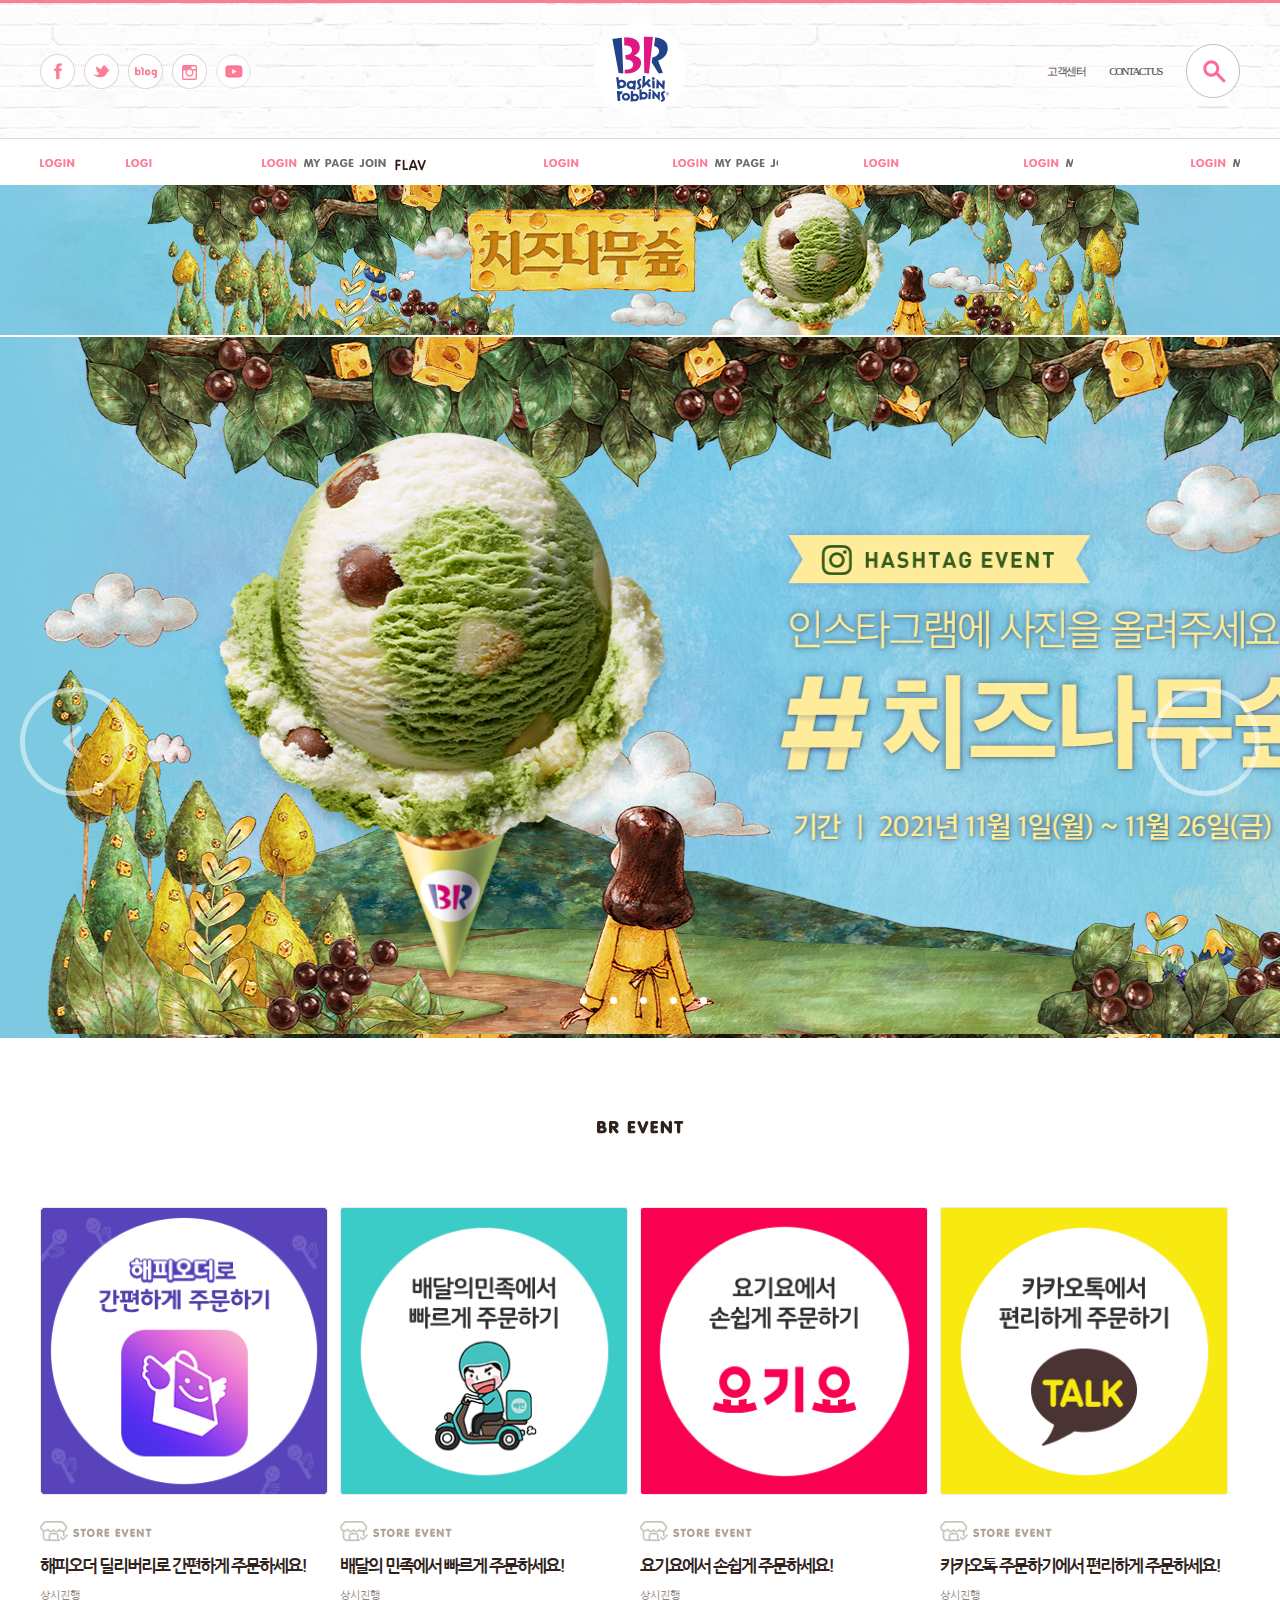
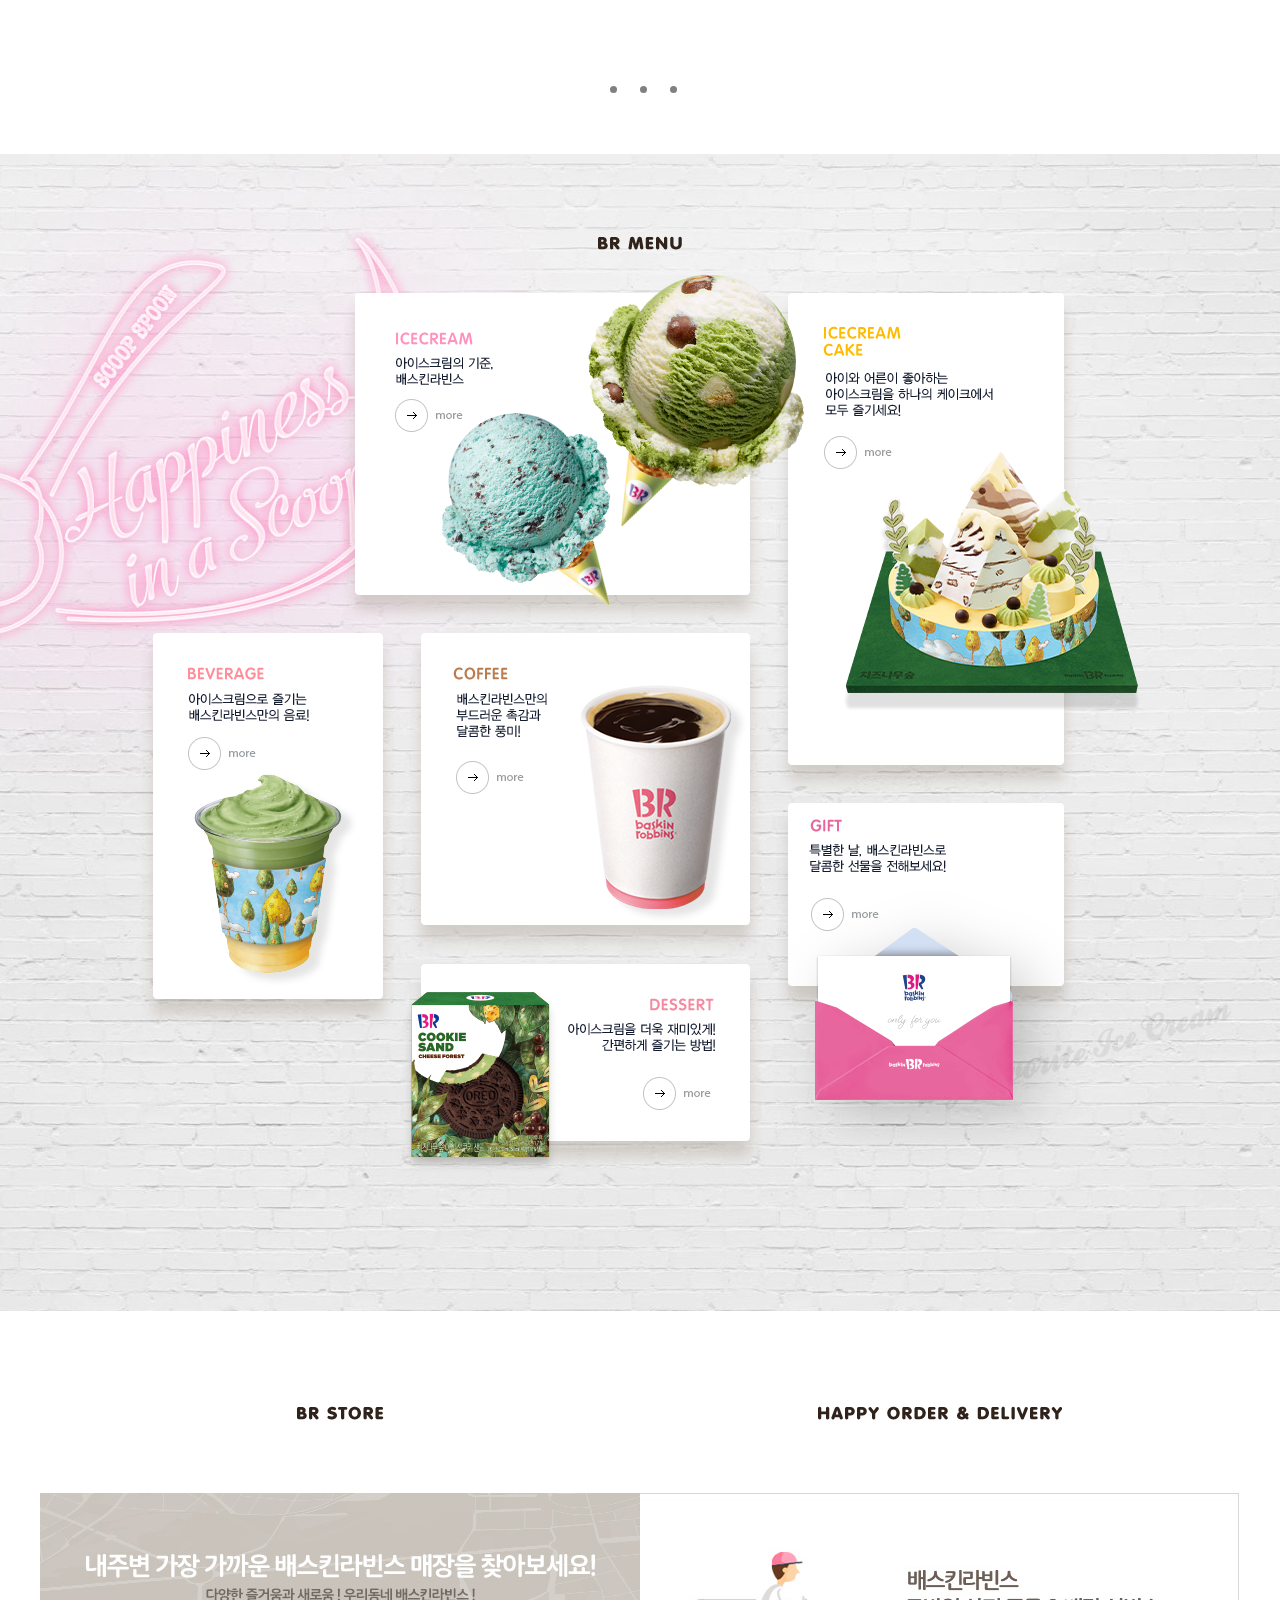
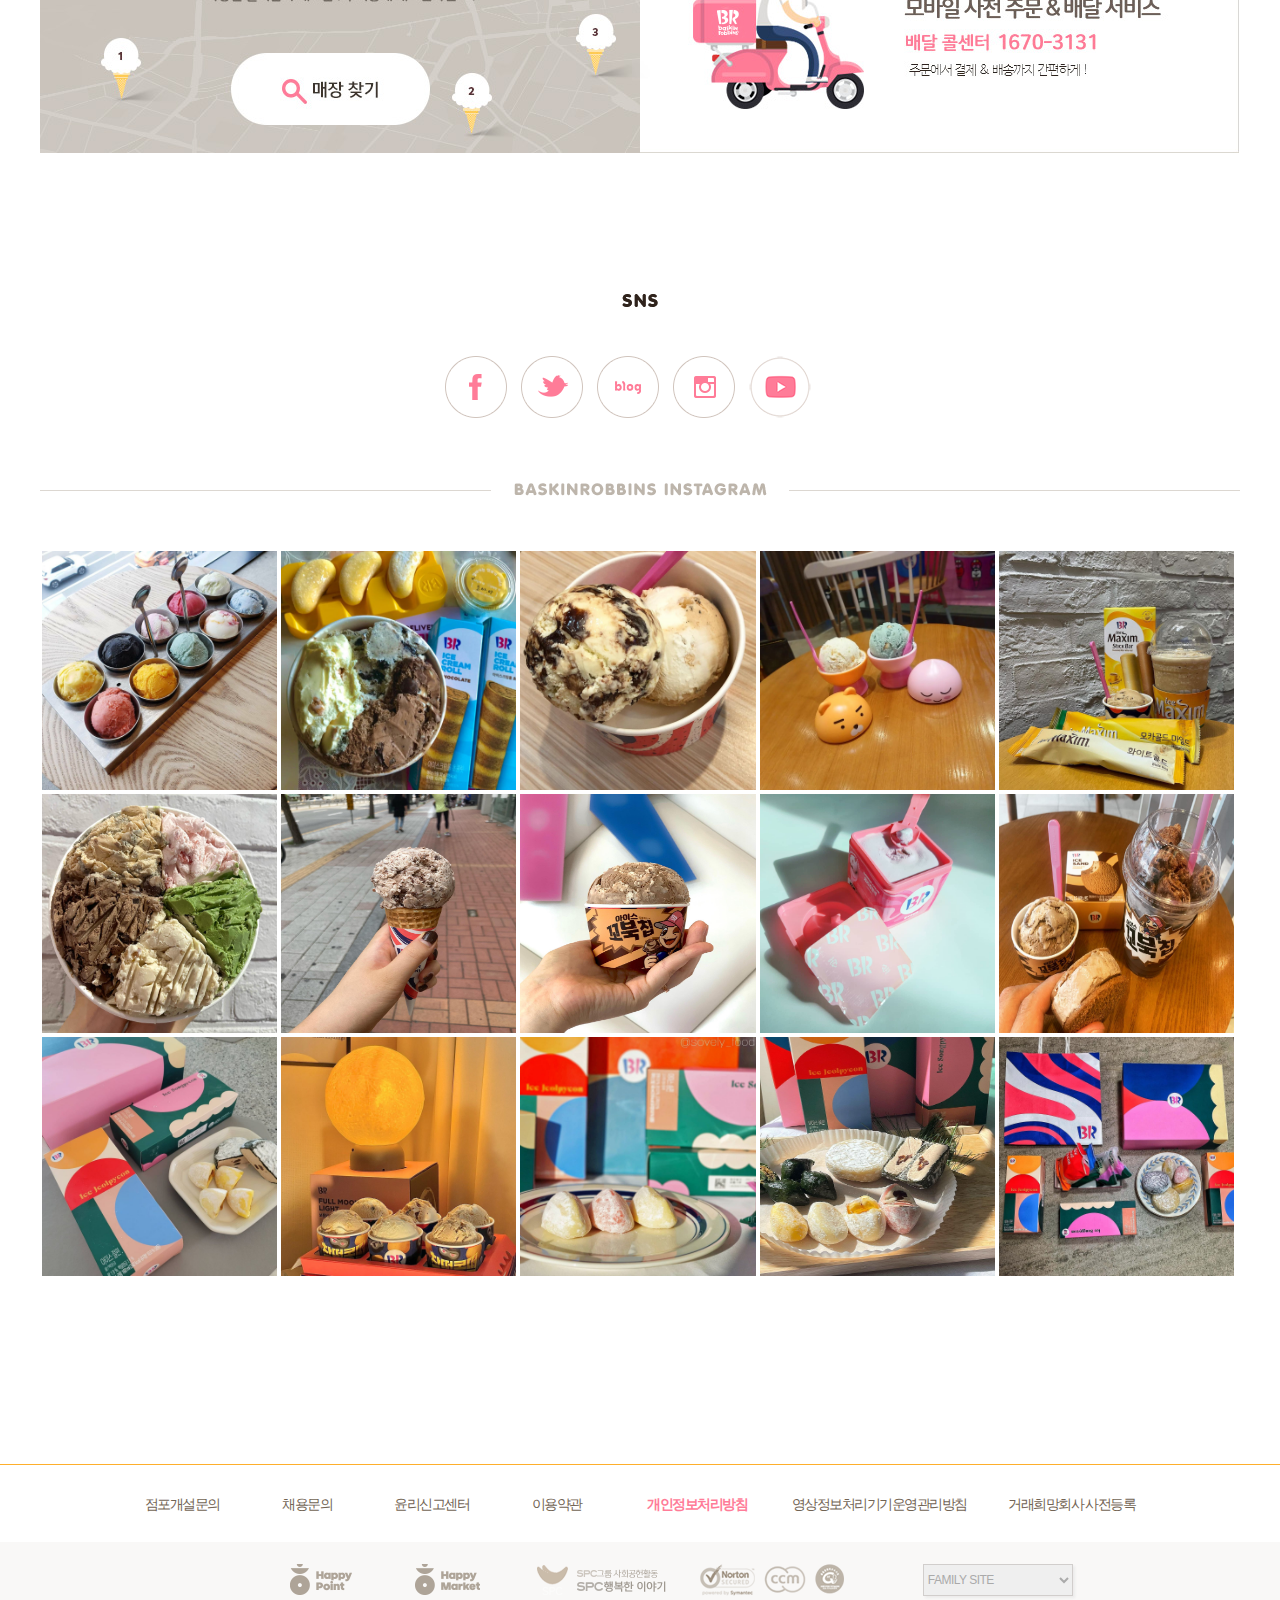
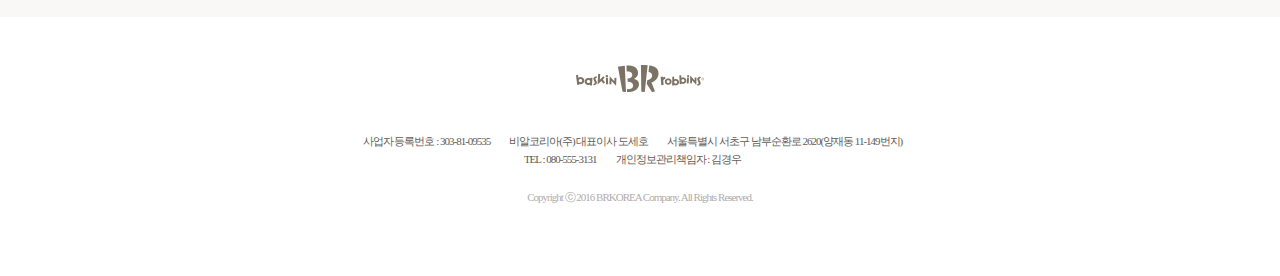
==== commit 5ec94696: "background html로 이동" ====
--- a/BRClone/index.html
+++ b/BRClone/index.html
@@ -6,7 +6,7 @@
     <meta name="viewport" content="width=device-width, initial-scale=1.0">
     <title>배스킨라빈스</title>
 
-    <link rel="stylesheet" type="text/css" href="css/style.css">
+    <link rel="stylesheet" type="text/css" href="./css/style.css">
 
     <link rel="preconnect" href="https://fonts.googleapis.com">
     <link rel="preconnect" href="https://fonts.gstatic.com" crossorigin>
@@ -15,7 +15,7 @@
 <body>
     <!------- HEADER ------->
     <!-- header -->
-    <div id="header">
+    <div id="header" style="background: url(./img/bg_header.gif);">
         <div class="header_item">
             <div class="sns_menu">
                 <a href="https://www.facebook.com/baskinrobbins.kr/" class="fb">
@@ -49,7 +49,7 @@
                     <a href="http://www.baskinrobbins.co.kr/about/contact_us.php">CONTACT US</a>
                 </li>
                 <li>
-                    <a href="/" class="search">search</a>
+                    <a href="/" class="search" style="background: url(./img/icon_search.png) no-repeat;">search</a>
                 </li>
             </ul>
         </div>
@@ -58,17 +58,17 @@
     <div id="menu">
         <ul class="user">
             <li>
-                <a href="http://www.baskinrobbins.co.kr/sso/login.php?returnURL=%2F" class="login">LOGIN</a>
+                <a href="http://www.baskinrobbins.co.kr/sso/login.php?returnURL=%2F" class="login" style="background: url(./img/gnb_menu.png) no-repeat;">LOGIN</a>
             </li>
             <li>
-                <a href="https://www.happypointcard.com/member/term.spc" class="join">JOIN</a>
+                <a href="https://www.happypointcard.com/member/term.spc" class="join" style="background: url(./img/gnb_menu.png) no-repeat;">JOIN</a>
             </li>
         </ul>
 
         <ul class="etc_menu pull-right">
             <li>
                 <div>
-                    <a href="http://www.baskinrobbins.co.kr/menu/fom.php" class="flavor">FLAVOR OF THE MONTH</a>
+                    <a href="http://www.baskinrobbins.co.kr/menu/fom.php" class="flavor" style="background: url(./img/gnb_menu.png) no-repeat;">FLAVOR OF THE MONTH</a>
                 </div>
 
                 <div class="flavor_m">
@@ -83,7 +83,7 @@
             </li>
             <li>
                 <div>
-                    <a href="http://www.baskinrobbins.co.kr/menu/main.php" class="menu">MENU</a>
+                    <a href="http://www.baskinrobbins.co.kr/menu/main.php" class="menu" style="background: url(./img/gnb_menu.png) no-repeat;">MENU</a>
                 </div>
                 <div class="sub_menu" style="width: 160px">
                     <ul>
@@ -107,7 +107,7 @@
             </li>
             <li>
                 <div>
-                    <a href="http://www.baskinrobbins.co.kr/menu/fom.php" class="nutrition">영양 성분 및 알레르기</a>
+                    <a href="http://www.baskinrobbins.co.kr/menu/fom.php" class="nutrition" style="background: url(./img/gnb_menu.png) no-repeat;">영양 성분 및 알레르기</a>
                 </div>
                 <div class="sub_menu" style="width: 105px; padding-left: 30px;">
                     <ul>
@@ -125,7 +125,7 @@
             </li>
             <li>
                 <div>
-                    <a href="http://www.baskinrobbins.co.kr/event/list.php" class="event">EVENT</a>
+                    <a href="http://www.baskinrobbins.co.kr/event/list.php" class="event" style="background: url(./img/gnb_menu.png) no-repeat;">EVENT</a>
                 </div>
                 <div class="sub_menu" style="width: 160px">
                     <ul>
@@ -140,7 +140,7 @@
             </li>
             <li>
                 <div>
-                    <a href="http://www.baskinrobbins.co.kr/store/map.php" class="store">STORE</a>
+                    <a href="http://www.baskinrobbins.co.kr/store/map.php" class="store" style="background: url(./img/gnb_menu.png) no-repeat;">STORE</a>
                 </div>
                 <div class="sub_menu" style="width: 167px">
                     <ul>
@@ -158,7 +158,7 @@
             </li>
             <li>
                 <div>
-                    <a href="http://www.baskinrobbins.co.kr/about/notice_list.php" class="about">ABOUT</a>
+                    <a href="http://www.baskinrobbins.co.kr/about/notice_list.php" class="about" style="background: url(./img/gnb_menu.png) no-repeat;">ABOUT</a>
                 </div>
                 <div class="sub_menu" style="width: 108px; padding-left: 30px;">
                     <ul>
@@ -180,7 +180,7 @@
                     </ul>
                 </div>
             </li>
-            <div class="sub_bg"><div></div></div>
+            <div class="sub_bg"><div style="background: url(./img/img_happypoint_app.jpg) no-repeat 0 65px;"></div></div>
         </ul>
     </div>
 
@@ -270,7 +270,7 @@
     <div id="container">
         <!-- banner -->
         <div id="banner">
-            <a href="http://www.baskinrobbins.co.kr/menu/fom.php" class="b_img"></a>
+            <a href="http://www.baskinrobbins.co.kr/menu/fom.php" class="b_img" style="background:#7DC9E2 url(./img/month_f.jpg) 50% 0 no-repeat;"></a>
         </div>
 
         <!-- slide -->
@@ -280,19 +280,19 @@
                     <li id="lastClone" class="banner_5">
                         <a href="http://www.baskinrobbins.co.kr/event/view.php?flag=&seq=8624"></a>
                     </li>
-                    <li class="banner_1">
+                    <li class="banner_1" style="background: url(./img/banner1.jpg);">
                         <a href="http://www.baskinrobbins.co.kr/menu/fom.php#area4"></a>
                     </li>
-                    <li class="banner_2">
+                    <li class="banner_2" style="background: url(./img/banner2.jpg);">
                         <a href="http://www.baskinrobbins.co.kr/event/view.php?flag=&seq=9824"></a>
                     </li>
-                    <li class="banner_3">
+                    <li class="banner_3" style="background: url(./img/banner3.jpg);">
                         <a href="http://www.baskinrobbins.co.kr/event/view.php?flag=&seq=9784"></a>
                     </li>
-                    <li class="banner_4">
+                    <li class="banner_4" style="background: url(./img/banner4.jpg);">
                         <a href="http://www.baskinrobbins.co.kr/event/view.php?flag=&seq=9164"></a>
                     </li>
-                    <li class="banner_5">
+                    <li class="banner_5" style="background: url(./img/banner5.jpg);">
                         <a href="http://www.baskinrobbins.co.kr/event/view.php?flag=&seq=8624"></a>
                     </li>
                     <li id="firstClone" class="banner_1">
@@ -459,12 +459,12 @@
         </div>
 
         <!-- content2 -->
-        <div id="content2">
+        <div id="content2" style="background: url(./img/bg_menu.jpg) 50% 0 no-repeat;">
             <div class="title">
                 <h3>
                     <img src="./img/h_menu.png" />
                 </h3>
-                <div class="menu">
+                <div class="menu" style="background: url(./img/img_menu_list_211101.png) 50% 0 no-repeat;">
                     <div class="icecream">
                         <a href="http://www.baskinrobbins.co.kr/menu/list.php?top=A">
                             <div class="sr_only">
--- a/BRClone/css/style.css
+++ b/BRClone/css/style.css
@@ -50,7 +50,6 @@
 #header {
     min-width: 1200px;
     border-top: 3px solid #ff7c98;
-    background: url(/BRclone/img/bg_header.gif);
     border-bottom: 1px solid #e2d9d6;
 }
 
@@ -99,7 +98,6 @@
     display: inline-block;
     width: 54px;
     height: 54px;
-    background: url(/BRclone/img/icon_search.png) no-repeat;
     text-indent: -9999px;
 
     vertical-align: middle;
@@ -120,7 +118,6 @@
     display: block;
     width: 40px;
     height: 46px;
-    background: url(/BRclone/img/gnb_menu.png) no-repeat;
     text-indent: -9999px;
 
     margin-right: 23px;
@@ -130,7 +127,6 @@
     display: block;
     width: 27px;
     height: 46px;
-    background: url(/BRclone/img/gnb_menu.png) no-repeat;
     text-indent: -9999px;
 
     background-position: -97px -1px;
@@ -163,7 +159,6 @@
     display: block;
     width: 164px;
     height: 46px;
-    background: url(/BRclone/img/gnb_menu.png) no-repeat;
     text-indent: -9999px;
 
     background-position: -133px -3px;
@@ -212,7 +207,6 @@
     display: block;
     width: 42px;
     height: 46px;
-    background: url(/BRclone/img/gnb_menu.png) no-repeat;
     text-indent: -9999px;
 
     background-position: -415px -3px;
@@ -223,7 +217,6 @@
     display: block;
     width: 105px;
     height: 46px;
-    background: url(/BRclone/img/gnb_menu.png) no-repeat;
     text-indent: -9999px;
 
     background-position: -545px -3px;
@@ -234,7 +227,6 @@
     display: block;
     width: 42px;
     height: 46px;
-    background: url(/BRclone/img/gnb_menu.png) no-repeat;
     text-indent: -9999px;
 
     background-position: -737px -3px;
@@ -245,7 +237,6 @@
     display: block;
     width: 49px;
     height: 46px;
-    background: url(/BRclone/img/gnb_menu.png) no-repeat;
     text-indent: -9999px;
 
     background-position: -897px -3px;
@@ -256,7 +247,6 @@
     display: block;
     width: 49px;
     height: 46px;
-    background: url(/BRclone/img/gnb_menu.png) no-repeat;
     text-indent: -9999px;
 
     background-position: -1057px -3px;
@@ -281,7 +271,6 @@
     width: 1200px;
     height: 203px;
     margin: 0 auto;
-    background: url(/BRclone/img/img_happypoint_app.jpg) no-repeat 0 65px;
 }
 
 /* search */
@@ -425,7 +414,6 @@
     display: block;
     min-width: 1200px;
     height: 150px;
-    background:#7DC9E2 url(/BRclone/img/month_f.jpg) 50% 0 no-repeat;
 }
 
 /* banner */
@@ -448,31 +436,26 @@
     display: inline-block;
     width: 1519.2px;
     height: 697px;
-    background: url(/BRclone/img/banner1.jpg);
 }
 #slide #swap .slide_wrap .banner_2 a {
     display: inline-block;
     width: 1519.2px;
     height: 697px;
-    background: url(/BRclone/img/banner2.png);
 }
 #slide #swap .slide_wrap .banner_3 a {
     display: inline-block;
     width: 1519.2px;
     height: 697px;
-    background: url(/BRclone/img/banner3.png);
 }
 #slide #swap .slide_wrap .banner_4 a {
     display: inline-block;
     width: 1519.2px;
     height: 697px;
-    background: url(/BRclone/img/banner4.png);
 }
 #slide #swap .slide_wrap .banner_5 a {
     display: inline-block;
     width: 1519.2px;
     height: 697px;
-    background: url(/BRclone/img/banner5.jpg);
 }
 
 #slide .act_icon a span {
@@ -587,14 +570,12 @@
 /* content2 */
 #content2 {
     position: relative;
-    background: url(/BRclone/img/bg_menu.jpg) 50% 0 no-repeat;
 }
 
 #content2 .menu {
     position: relative;
     width: 1200px;
     height: 1000px;
-    background: url(/BRclone/img/img_menu_list_211101.png) 50% 0 no-repeat;
     margin: 0 auto;
 }
 
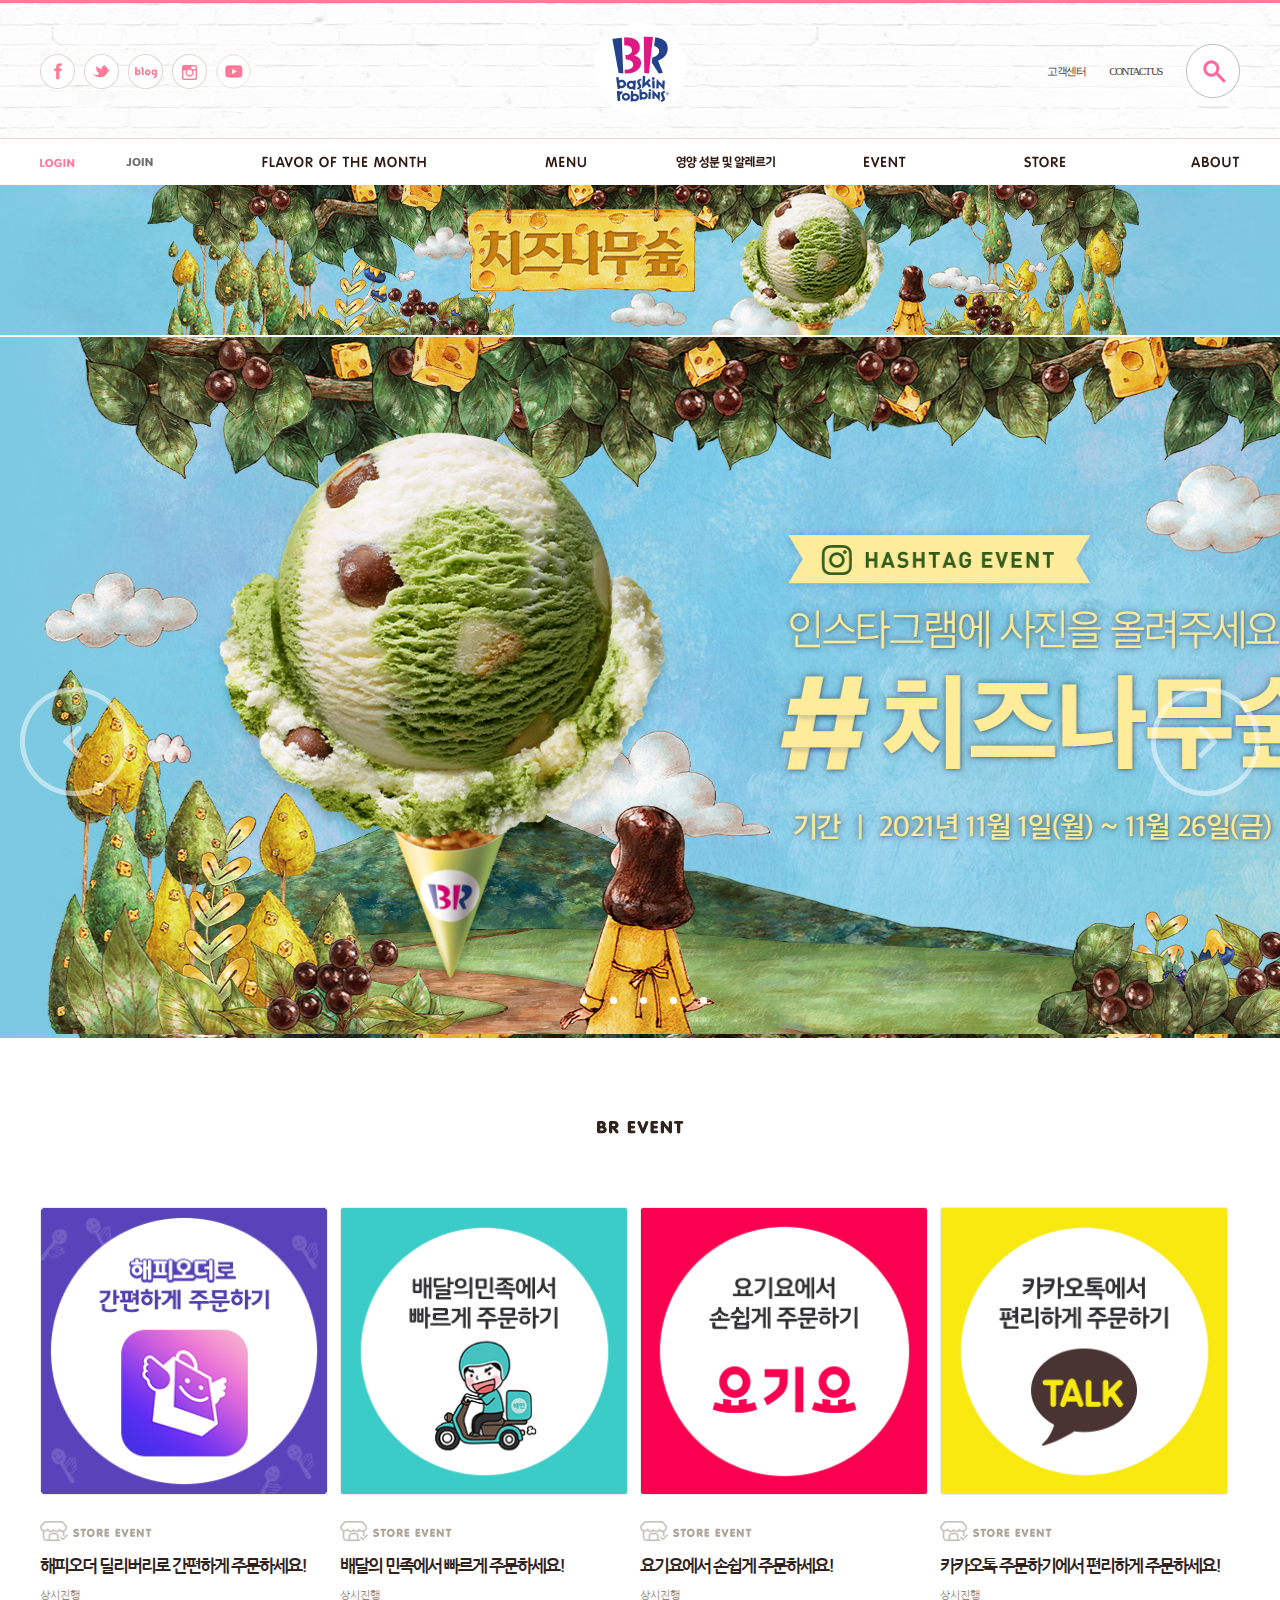
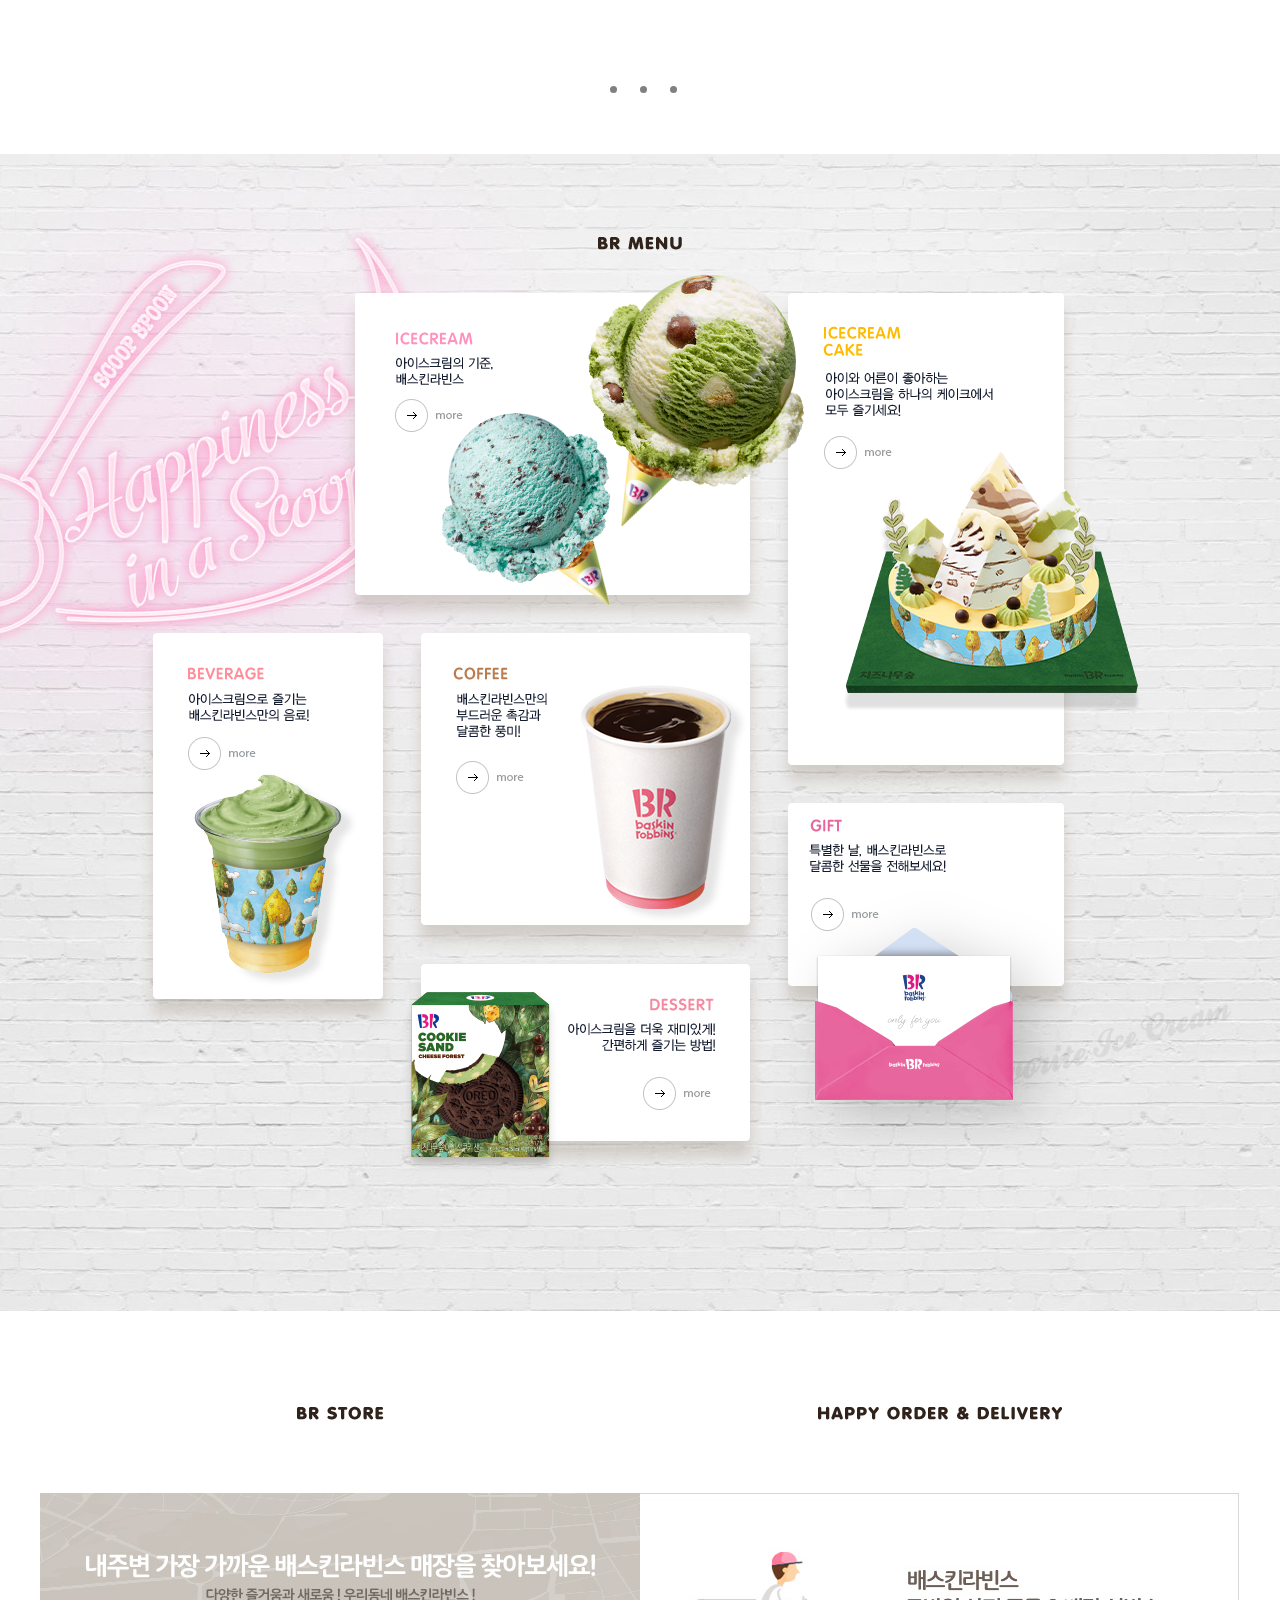
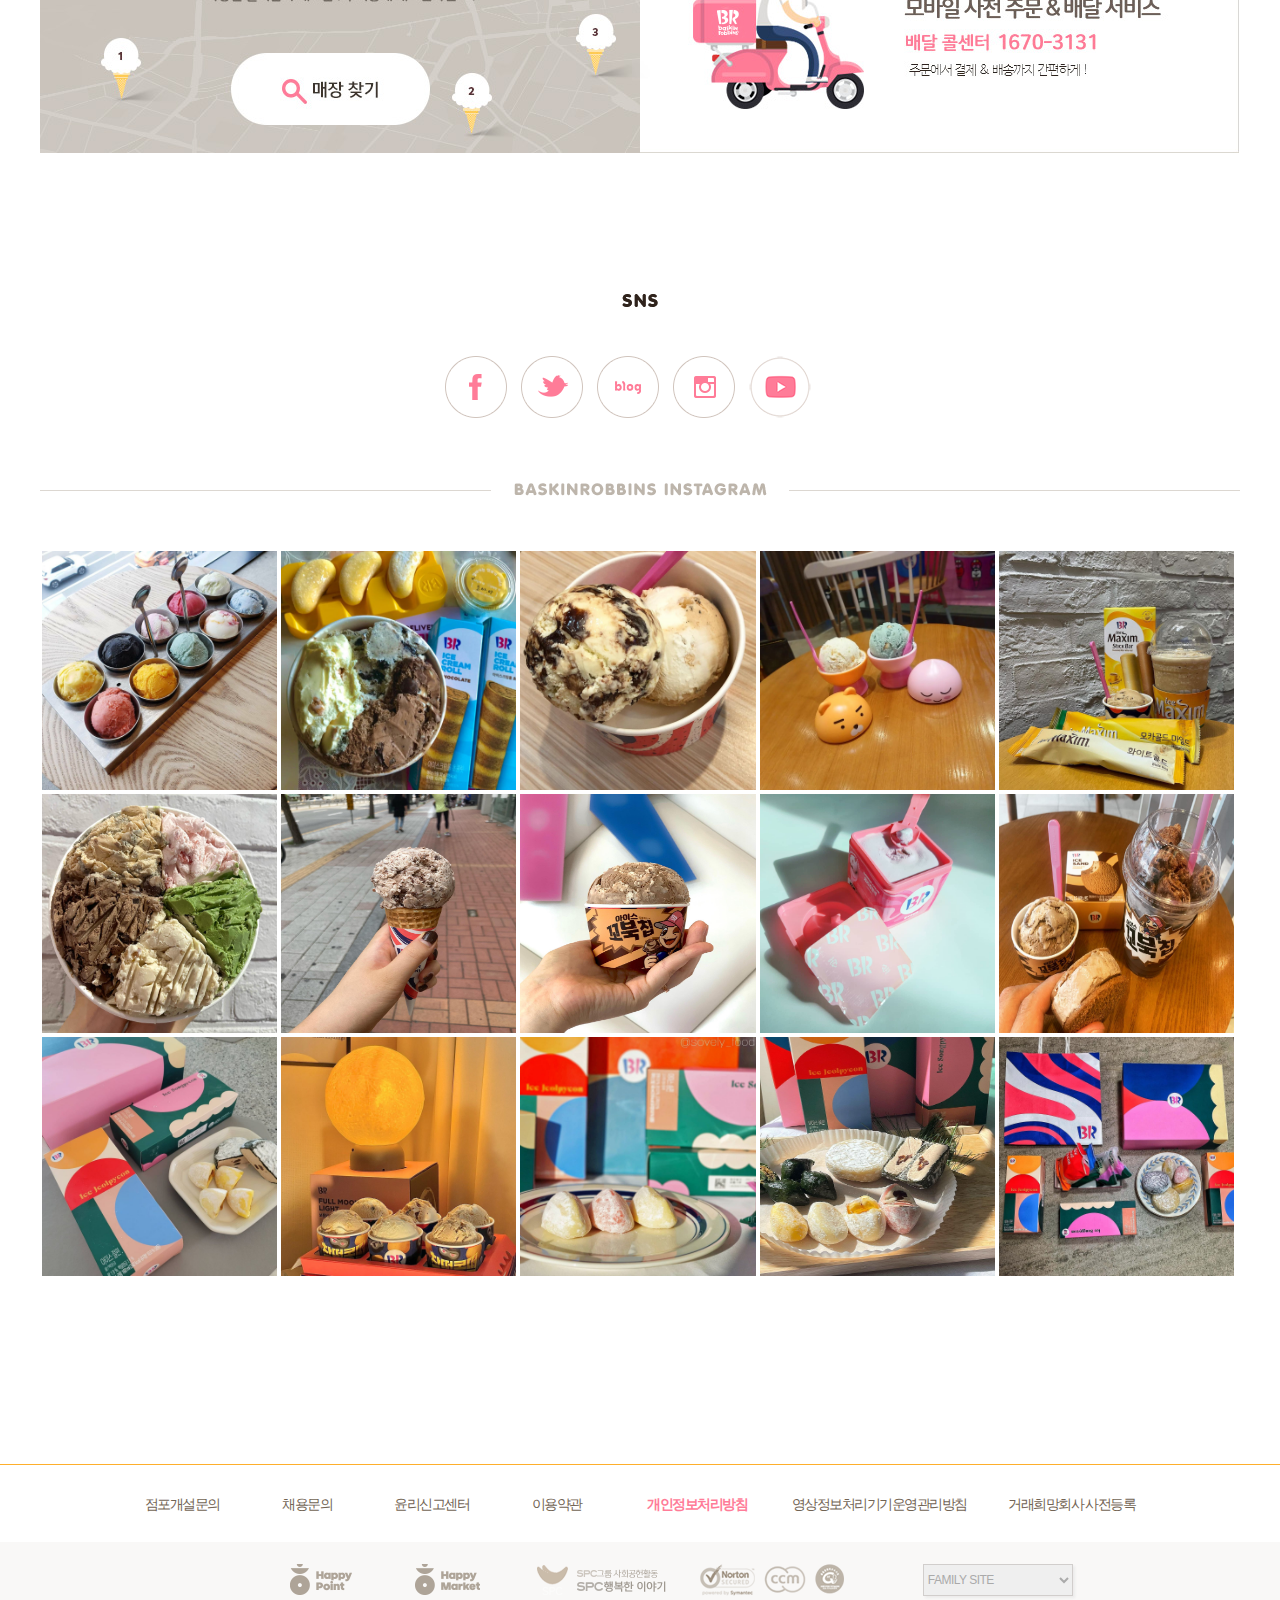
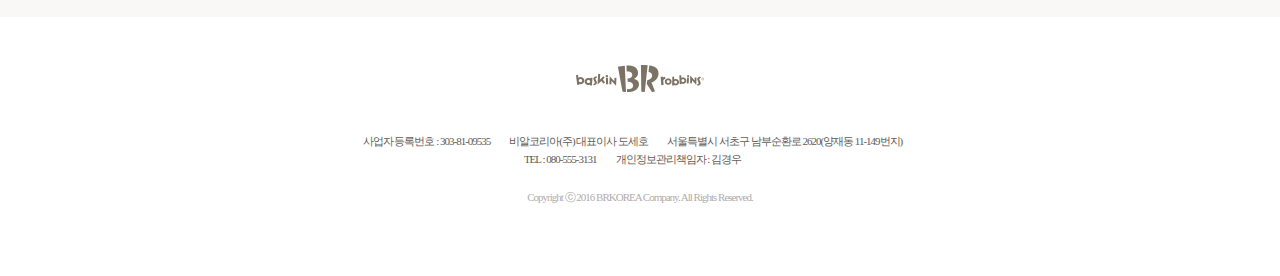
==== commit 329060da: "background-position 수정" ====
--- a/BRClone/index.html
+++ b/BRClone/index.html
@@ -61,14 +61,14 @@
                 <a href="http://www.baskinrobbins.co.kr/sso/login.php?returnURL=%2F" class="login" style="background: url(./img/gnb_menu.png) no-repeat;">LOGIN</a>
             </li>
             <li>
-                <a href="https://www.happypointcard.com/member/term.spc" class="join" style="background: url(./img/gnb_menu.png) no-repeat;">JOIN</a>
+                <a href="https://www.happypointcard.com/member/term.spc" class="join" style="background: url(./img/gnb_menu.png) no-repeat; background-position: -97px -1px;">JOIN</a>
             </li>
         </ul>
 
         <ul class="etc_menu pull-right">
             <li>
                 <div>
-                    <a href="http://www.baskinrobbins.co.kr/menu/fom.php" class="flavor" style="background: url(./img/gnb_menu.png) no-repeat;">FLAVOR OF THE MONTH</a>
+                    <a href="http://www.baskinrobbins.co.kr/menu/fom.php" class="flavor" style="background: url(./img/gnb_menu.png) no-repeat; background-position: -133px -3px;">FLAVOR OF THE MONTH</a>
                 </div>
 
                 <div class="flavor_m">
@@ -83,7 +83,7 @@
             </li>
             <li>
                 <div>
-                    <a href="http://www.baskinrobbins.co.kr/menu/main.php" class="menu" style="background: url(./img/gnb_menu.png) no-repeat;">MENU</a>
+                    <a href="http://www.baskinrobbins.co.kr/menu/main.php" class="menu" style="background: url(./img/gnb_menu.png) no-repeat; background-position: -415px -3px;">MENU</a>
                 </div>
                 <div class="sub_menu" style="width: 160px">
                     <ul>
@@ -107,7 +107,7 @@
             </li>
             <li>
                 <div>
-                    <a href="http://www.baskinrobbins.co.kr/menu/fom.php" class="nutrition" style="background: url(./img/gnb_menu.png) no-repeat;">영양 성분 및 알레르기</a>
+                    <a href="http://www.baskinrobbins.co.kr/menu/fom.php" class="nutrition" style="background: url(./img/gnb_menu.png) no-repeat; background-position: -545px -3px;">영양 성분 및 알레르기</a>
                 </div>
                 <div class="sub_menu" style="width: 105px; padding-left: 30px;">
                     <ul>
@@ -125,7 +125,7 @@
             </li>
             <li>
                 <div>
-                    <a href="http://www.baskinrobbins.co.kr/event/list.php" class="event" style="background: url(./img/gnb_menu.png) no-repeat;">EVENT</a>
+                    <a href="http://www.baskinrobbins.co.kr/event/list.php" class="event" style="background: url(./img/gnb_menu.png) no-repeat; background-position: -737px -3px;">EVENT</a>
                 </div>
                 <div class="sub_menu" style="width: 160px">
                     <ul>
@@ -140,7 +140,7 @@
             </li>
             <li>
                 <div>
-                    <a href="http://www.baskinrobbins.co.kr/store/map.php" class="store" style="background: url(./img/gnb_menu.png) no-repeat;">STORE</a>
+                    <a href="http://www.baskinrobbins.co.kr/store/map.php" class="store" style="background: url(./img/gnb_menu.png) no-repeat; background-position: -897px -3px;">STORE</a>
                 </div>
                 <div class="sub_menu" style="width: 167px">
                     <ul>
@@ -158,7 +158,7 @@
             </li>
             <li>
                 <div>
-                    <a href="http://www.baskinrobbins.co.kr/about/notice_list.php" class="about" style="background: url(./img/gnb_menu.png) no-repeat;">ABOUT</a>
+                    <a href="http://www.baskinrobbins.co.kr/about/notice_list.php" class="about" style="background: url(./img/gnb_menu.png) no-repeat; background-position: -1057px -3px;">ABOUT</a>
                 </div>
                 <div class="sub_menu" style="width: 108px; padding-left: 30px;">
                     <ul>
--- a/BRClone/css/style.css
+++ b/BRClone/css/style.css
@@ -129,7 +129,6 @@
     height: 46px;
     text-indent: -9999px;
 
-    background-position: -97px -1px;
     margin: 0 23px;
 }
 
@@ -161,7 +160,6 @@
     height: 46px;
     text-indent: -9999px;
 
-    background-position: -133px -3px;
     margin-right: 59px;
 }
 
@@ -209,7 +207,6 @@
     height: 46px;
     text-indent: -9999px;
 
-    background-position: -415px -3px;
     margin: 0 59px;
 }
 
@@ -219,7 +216,6 @@
     height: 46px;
     text-indent: -9999px;
 
-    background-position: -545px -3px;
     margin: 0 27.5px;
 }
 
@@ -229,7 +225,6 @@
     height: 46px;
     text-indent: -9999px;
 
-    background-position: -737px -3px;
     margin: 0 59px;
 }
 
@@ -239,7 +234,6 @@
     height: 46px;
     text-indent: -9999px;
 
-    background-position: -897px -3px;
     margin: 0 59px;
 }
 
@@ -249,7 +243,6 @@
     height: 46px;
     text-indent: -9999px;
 
-    background-position: -1057px -3px;
     margin-left: 59px;
 }
 
